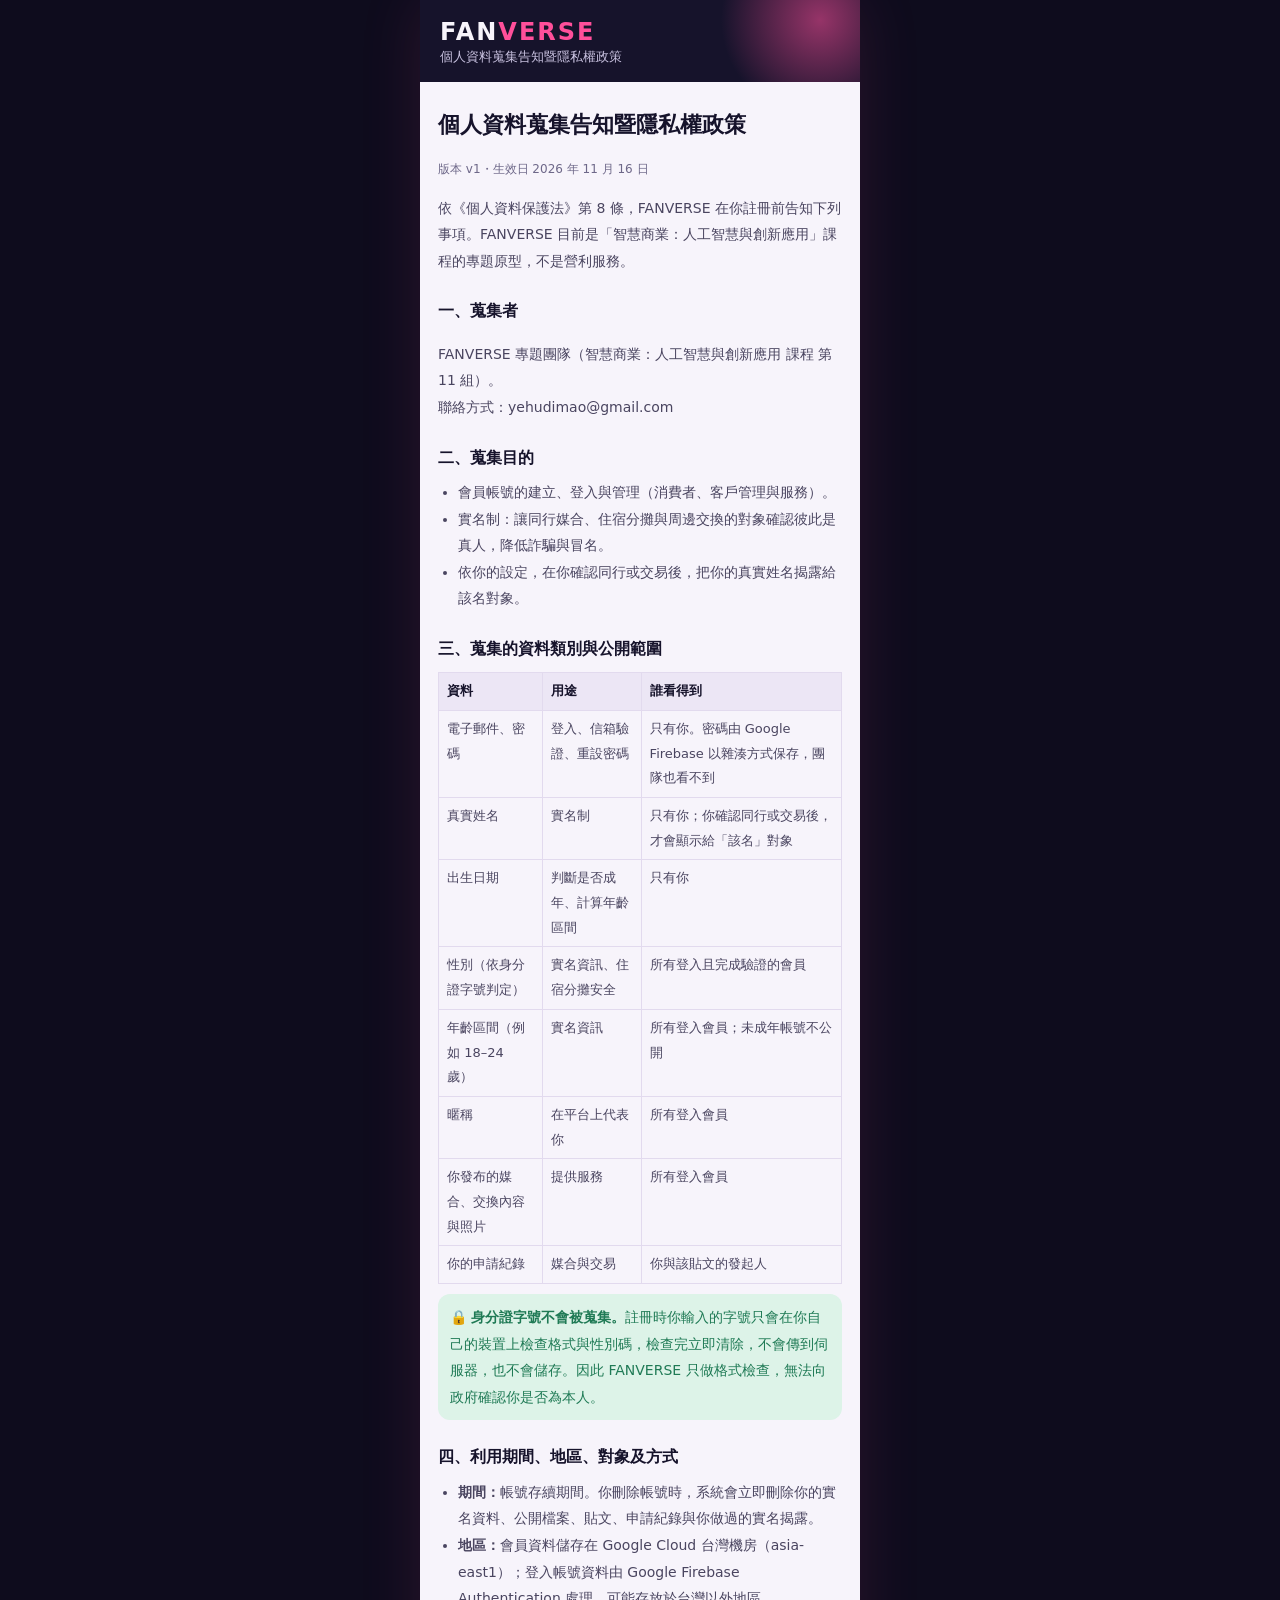
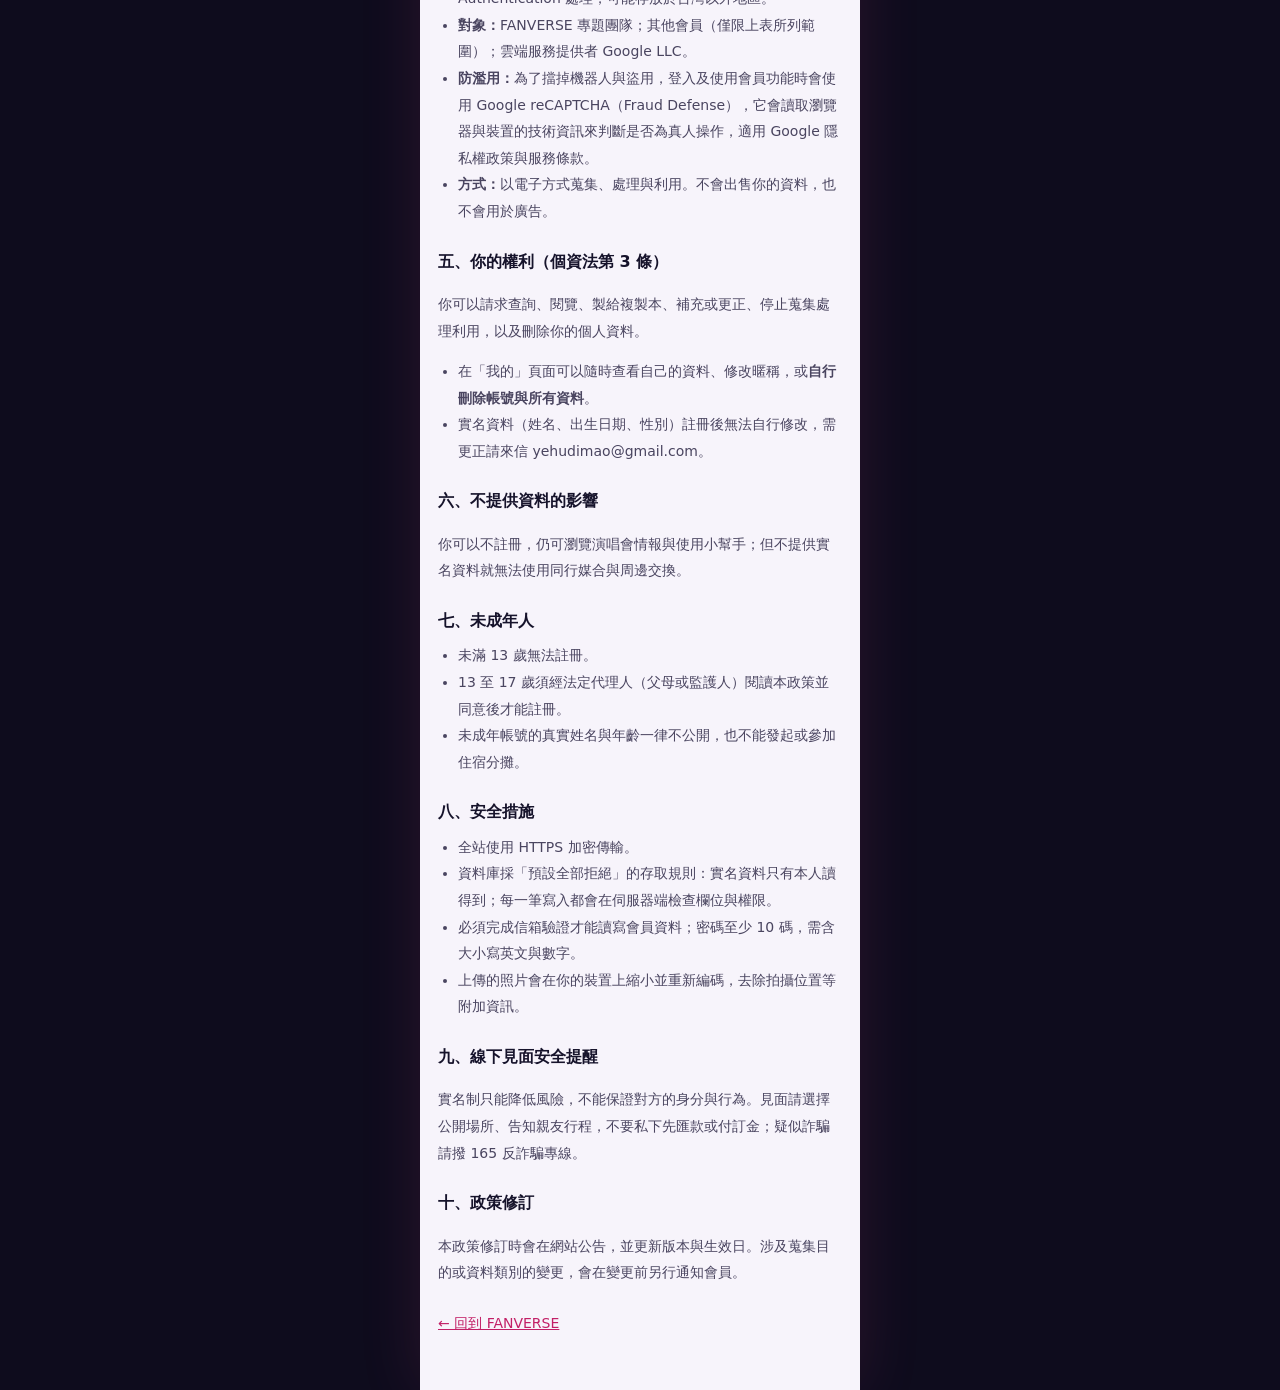
==== privacy.html @ 27169966 "Add anti-abuse information regarding Google reCAPTCHA" ====
<!DOCTYPE html>
<html lang="zh-Hant">
<head>
<meta charset="utf-8">
<meta name="viewport" content="width=device-width, initial-scale=1">
<meta http-equiv="Content-Security-Policy" content="default-src 'self'; script-src 'none'; style-src 'self' 'unsafe-inline' https://fonts.googleapis.com; font-src https://fonts.gstatic.com; img-src 'self' data:; object-src 'none'; base-uri 'none'; form-action 'none'">
<meta name="referrer" content="strict-origin-when-cross-origin">
<title>個人資料蒐集告知暨隱私權政策｜FANVERSE</title>
<link rel="stylesheet" href="https://fonts.googleapis.com/css2?family=Noto+Sans+TC:wght@400;500;700;900&family=Space+Grotesk:wght@500;700&display=swap">
<link rel="stylesheet" href="styles.css">
<style>
  .doc{padding:18px 18px 40px;font-size:14px;line-height:1.9;color:var(--body)}
  .doc h1{font-size:22px;color:var(--ink);margin:4px 0 6px}
  .doc h2{font-size:16px;color:var(--ink);margin:22px 0 6px}
  .doc ul{padding-left:20px;margin:6px 0}
  .doc table{width:100%;border-collapse:collapse;font-size:13px;margin:8px 0}
  .doc th,.doc td{border:1px solid var(--line);padding:6px 8px;text-align:left;vertical-align:top}
  .doc th{background:var(--paper2);color:var(--ink)}
  .doc .box{background:var(--okbg);color:var(--ok);border-radius:12px;padding:10px 12px;margin:10px 0}
</style>
</head>
<body>
<div class="app">
  <header class="top"><div class="brand"><a class="logo" href="./" style="color:inherit;text-decoration:none">FAN<span>VERSE</span></a></div><div class="slogan">個人資料蒐集告知暨隱私權政策</div></header>
  <main class="doc">
    <h1>個人資料蒐集告知暨隱私權政策</h1>
    <p class="muted small">版本 v1・生效日 2026 年 11 月 16 日</p>
    <p>依《個人資料保護法》第 8 條，FANVERSE 在你註冊前告知下列事項。FANVERSE 目前是「智慧商業：人工智慧與創新應用」課程的專題原型，不是營利服務。</p>

    <h2>一、蒐集者</h2>
    <p>FANVERSE 專題團隊（智慧商業：人工智慧與創新應用 課程 第 11 組）。<br>聯絡方式：yehudimao@gmail.com</p>

    <h2>二、蒐集目的</h2>
    <ul>
      <li>會員帳號的建立、登入與管理（消費者、客戶管理與服務）。</li>
      <li>實名制：讓同行媒合、住宿分攤與周邊交換的對象確認彼此是真人，降低詐騙與冒名。</li>
      <li>依你的設定，在你確認同行或交易後，把你的真實姓名揭露給該名對象。</li>
    </ul>

    <h2>三、蒐集的資料類別與公開範圍</h2>
    <table>
      <tr><th>資料</th><th>用途</th><th>誰看得到</th></tr>
      <tr><td>電子郵件、密碼</td><td>登入、信箱驗證、重設密碼</td><td>只有你。密碼由 Google Firebase 以雜湊方式保存，團隊也看不到</td></tr>
      <tr><td>真實姓名</td><td>實名制</td><td>只有你；你確認同行或交易後，才會顯示給「該名」對象</td></tr>
      <tr><td>出生日期</td><td>判斷是否成年、計算年齡區間</td><td>只有你</td></tr>
      <tr><td>性別（依身分證字號判定）</td><td>實名資訊、住宿分攤安全</td><td>所有登入且完成驗證的會員</td></tr>
      <tr><td>年齡區間（例如 18–24 歲）</td><td>實名資訊</td><td>所有登入會員；未成年帳號不公開</td></tr>
      <tr><td>暱稱</td><td>在平台上代表你</td><td>所有登入會員</td></tr>
      <tr><td>你發布的媒合、交換內容與照片</td><td>提供服務</td><td>所有登入會員</td></tr>
      <tr><td>你的申請紀錄</td><td>媒合與交易</td><td>你與該貼文的發起人</td></tr>
    </table>
    <div class="box">🔒 <b>身分證字號不會被蒐集。</b>註冊時你輸入的字號只會在你自己的裝置上檢查格式與性別碼，檢查完立即清除，不會傳到伺服器，也不會儲存。因此 FANVERSE 只做格式檢查，無法向政府確認你是否為本人。</div>

    <h2>四、利用期間、地區、對象及方式</h2>
    <ul>
      <li><b>期間：</b>帳號存續期間。你刪除帳號時，系統會立即刪除你的實名資料、公開檔案、貼文、申請紀錄與你做過的實名揭露。</li>
      <li><b>地區：</b>會員資料儲存在 Google Cloud 台灣機房（asia-east1）；登入帳號資料由 Google Firebase Authentication 處理，可能存放於台灣以外地區。</li>
      <li><b>對象：</b>FANVERSE 專題團隊；其他會員（僅限上表所列範圍）；雲端服務提供者 Google LLC。</li>
      <li><b>防濫用：</b>為了擋掉機器人與盜用，登入及使用會員功能時會使用 Google reCAPTCHA（Fraud Defense），它會讀取瀏覽器與裝置的技術資訊來判斷是否為真人操作，適用 Google 隱私權政策與服務條款。</li>
      <li><b>方式：</b>以電子方式蒐集、處理與利用。不會出售你的資料，也不會用於廣告。</li>
    </ul>

    <h2>五、你的權利（個資法第 3 條）</h2>
    <p>你可以請求查詢、閱覽、製給複製本、補充或更正、停止蒐集處理利用，以及刪除你的個人資料。</p>
    <ul>
      <li>在「我的」頁面可以隨時查看自己的資料、修改暱稱，或<b>自行刪除帳號與所有資料</b>。</li>
      <li>實名資料（姓名、出生日期、性別）註冊後無法自行修改，需更正請來信 yehudimao@gmail.com。</li>
    </ul>

    <h2>六、不提供資料的影響</h2>
    <p>你可以不註冊，仍可瀏覽演唱會情報與使用小幫手；但不提供實名資料就無法使用同行媒合與周邊交換。</p>

    <h2>七、未成年人</h2>
    <ul>
      <li>未滿 13 歲無法註冊。</li>
      <li>13 至 17 歲須經法定代理人（父母或監護人）閱讀本政策並同意後才能註冊。</li>
      <li>未成年帳號的真實姓名與年齡一律不公開，也不能發起或參加住宿分攤。</li>
    </ul>

    <h2>八、安全措施</h2>
    <ul>
      <li>全站使用 HTTPS 加密傳輸。</li>
      <li>資料庫採「預設全部拒絕」的存取規則：實名資料只有本人讀得到；每一筆寫入都會在伺服器端檢查欄位與權限。</li>
      <li>必須完成信箱驗證才能讀寫會員資料；密碼至少 10 碼，需含大小寫英文與數字。</li>
      <li>上傳的照片會在你的裝置上縮小並重新編碼，去除拍攝位置等附加資訊。</li>
    </ul>

    <h2>九、線下見面安全提醒</h2>
    <p>實名制只能降低風險，不能保證對方的身分與行為。見面請選擇公開場所、告知親友行程，不要私下先匯款或付訂金；疑似詐騙請撥 165 反詐騙專線。</p>

    <h2>十、政策修訂</h2>
    <p>本政策修訂時會在網站公告，並更新版本與生效日。涉及蒐集目的或資料類別的變更，會在變更前另行通知會員。</p>

    <p style="margin-top:24px"><a href="./">← 回到 FANVERSE</a></p>
  </main>
</div>
</body>
</html>
---- styles.css ----
:root{
    --ink:#16132B; --ink2:#241F45; --ink3:#332C5E;
    --paper:#F7F4FB; --paper2:#ECE6F5; --card:#FFFDFE;
    --pink:#FF4F9A; --pinkd:#C21F66; --pinkbg:#FFE3EF;
    --body:#4A4560; --muted:#6E6889; --line:#E2DAEE;
    --ok:#1F7A55; --okbg:#DDF3E8; --warn:#9A5B00; --warnbg:#FFF0D6; --bad:#B3123F; --badbg:#FFE0E6;
    --sans:'Noto Sans TC', system-ui, -apple-system, 'PingFang TC', 'Microsoft JhengHei', sans-serif;
    --disp:'Space Grotesk', 'Noto Sans TC', system-ui, sans-serif;
  }
  *{box-sizing:border-box}
  html,body{margin:0;padding:0}
  body{font-family:var(--sans);color:var(--body);background:#0E0C1D;-webkit-font-smoothing:antialiased}
  button,input,select,textarea{font:inherit;color:inherit}
  button{cursor:pointer}
  .app{max-width:440px;margin:0 auto;min-height:100vh;background:var(--paper);position:relative;box-shadow:0 0 60px rgba(255,79,154,.12)}
  /* header */
  .top{background:var(--ink);color:var(--paper);padding:18px 20px 16px;position:sticky;top:0;z-index:20;overflow:hidden}
  .top::after{content:"";position:absolute;right:-60px;top:-80px;width:200px;height:200px;border-radius:50%;background:radial-gradient(circle,rgba(255,79,154,.55),rgba(255,79,154,0) 70%)}
  .brand{display:flex;align-items:center;justify-content:space-between;position:relative;z-index:1}
  .logo{font-family:var(--disp);font-weight:700;font-size:24px;letter-spacing:2px}
  .logo span{color:var(--pink)}
  .slogan{font-size:13px;color:#C9C2E0;margin-top:2px;position:relative;z-index:1}
  .badge{display:inline-flex;align-items:center;gap:4px;font-size:12px;font-weight:700;padding:4px 10px;border-radius:999px;background:rgba(255,79,154,.18);color:#FFB3D2;border:1px solid rgba(255,79,154,.5)}
  .note-bar{font-size:12px;background:var(--warnbg);color:var(--warn);padding:8px 16px;text-align:center}
  main{padding:16px 16px 110px}
  h2.vt{font-size:22px;color:var(--ink);margin:6px 0 4px;font-weight:900}
  .vsub{font-size:13px;color:var(--muted);margin:0 0 14px}
  /* tabs */
  .tabs{position:fixed;bottom:0;left:50%;transform:translateX(-50%);width:100%;max-width:440px;background:var(--card);border-top:1px solid var(--line);display:flex;z-index:30;padding:6px 4px calc(6px + env(safe-area-inset-bottom))}
  .tab{flex:1;background:none;border:0;display:flex;flex-direction:column;align-items:center;gap:2px;padding:6px 0;color:var(--muted);font-size:11px;font-weight:500}
  .tab svg{width:24px;height:24px}
  .tab.on{color:var(--pinkd);font-weight:700}
  /* chips */
  .chips{display:flex;gap:8px;overflow-x:auto;padding-bottom:4px;margin-bottom:12px;scrollbar-width:none}
  .chips::-webkit-scrollbar{display:none}
  .chip{flex:none;border:1px solid var(--line);background:var(--card);border-radius:999px;padding:6px 14px;font-size:13px;color:var(--body)}
  .chip.on{background:var(--ink);border-color:var(--ink);color:var(--paper);font-weight:700}
  .search{width:100%;border:1px solid var(--line);background:var(--card);border-radius:14px;padding:11px 14px;font-size:15px;margin-bottom:12px;outline:none}
  .search:focus{border-color:var(--pink)}
  /* cards */
  .card{background:var(--card);border-radius:18px;padding:14px;margin-bottom:12px;box-shadow:0 1px 0 var(--line),0 6px 18px rgba(22,19,43,.05);border:1px solid var(--line)}
  .concert{display:flex;gap:12px;align-items:stretch;cursor:pointer}
  .date{flex:none;width:64px;border-radius:14px;background:var(--ink);color:var(--paper);display:flex;flex-direction:column;align-items:center;justify-content:center;padding:8px 0}
  .date .md{font-family:var(--disp);font-size:22px;font-weight:700;line-height:1}
  .date .wd{font-size:12px;color:#C9C2E0;margin-top:4px}
  .cinfo{flex:1;min-width:0}
  .artist{font-size:12px;color:var(--pinkd);font-weight:700;letter-spacing:.5px}
  .ctitle{font-size:16px;font-weight:700;color:var(--ink);margin:2px 0 4px;line-height:1.35}
  .meta{font-size:13px;color:var(--muted);display:flex;flex-wrap:wrap;gap:4px 10px}
  .pills{display:flex;gap:6px;flex-wrap:wrap;margin-top:8px}
  .pill{font-size:12px;padding:3px 9px;border-radius:999px;background:var(--paper2);color:var(--body);font-weight:500}
  .pill.hot{background:var(--pinkbg);color:var(--pinkd);font-weight:700}
  .pill.ok{background:var(--okbg);color:var(--ok);font-weight:700}
  .star{flex:none;background:none;border:0;font-size:22px;line-height:1;color:#BDB4D6;padding:0 2px;align-self:flex-start}
  .star.on{color:var(--pink)}
  /* posts */
  .ptop{display:flex;justify-content:space-between;align-items:flex-start;gap:8px}
  .ptitle{font-size:16px;font-weight:700;color:var(--ink);margin:6px 0 2px;line-height:1.4}
  .psub{font-size:13px;color:var(--muted)}
  .bar{height:8px;background:var(--paper2);border-radius:999px;overflow:hidden;margin:10px 0 6px}
  .bar i{display:block;height:100%;background:linear-gradient(90deg,var(--pink),#FF8FBF);border-radius:999px}
  .prow{display:flex;justify-content:space-between;align-items:center;font-size:13px;color:var(--body);gap:8px}
  .host{display:flex;align-items:center;gap:8px;font-size:13px;color:var(--body);margin-top:10px}
  .avatar{width:28px;height:28px;border-radius:50%;background:var(--ink3);color:#fff;display:flex;align-items:center;justify-content:center;font-size:13px;font-weight:700;flex:none}
  .ver{color:var(--ok);font-size:12px;font-weight:700}
  .actions{display:flex;gap:8px;margin-top:12px}
  .btn{border:0;border-radius:12px;padding:10px 14px;font-size:14px;font-weight:700;background:var(--ink);color:var(--paper)}
  .btn.pink{background:var(--pink);color:var(--ink)}
  .btn.ghost{background:var(--paper2);color:var(--ink)}
  .btn.line{background:transparent;border:1px solid var(--line);color:var(--body)}
  .btn.full{width:100%}
  .btn:disabled{opacity:.5;cursor:not-allowed}
  .fab{position:fixed;right:max(16px, calc(50% - 204px));bottom:88px;z-index:25;border:0;border-radius:999px;background:var(--pink);color:var(--ink);font-weight:900;font-size:15px;padding:13px 20px;box-shadow:0 8px 24px rgba(255,79,154,.45)}
  .safe{font-size:12px;color:var(--muted);background:var(--paper2);border-radius:12px;padding:10px 12px;margin-bottom:12px;line-height:1.6}
  .thumb{width:76px;height:76px;border-radius:12px;object-fit:cover;flex:none;background:var(--paper2)}
  .ph{width:76px;height:76px;border-radius:12px;flex:none;background:linear-gradient(135deg,var(--ink2),var(--ink3));display:flex;align-items:center;justify-content:center;color:var(--pink);font-family:var(--disp);font-weight:700;font-size:13px;text-align:center;line-height:1.2}
  .trade{display:flex;gap:12px}
  .swap{font-size:14px;color:var(--ink);line-height:1.5;margin-top:4px}
  .swap b{color:var(--pinkd)}
  .empty{text-align:center;color:var(--muted);font-size:14px;padding:30px 10px}
  /* sheet */
  .veil{position:fixed;inset:0;background:rgba(14,12,29,.55);z-index:50;display:flex;align-items:flex-end;justify-content:center}
  .veil.hidden{display:none}
  .sheet{background:var(--paper);width:100%;max-width:440px;max-height:90vh;overflow-y:auto;border-radius:22px 22px 0 0;padding:18px 18px calc(24px + env(safe-area-inset-bottom));animation:up .25s ease-out}
  @keyframes up{from{transform:translateY(40px);opacity:0}to{transform:none;opacity:1}}
  .sheet-h{display:flex;justify-content:space-between;align-items:center;margin-bottom:10px}
  .sheet-h h3{margin:0;font-size:19px;color:var(--ink)}
  .x{background:var(--paper2);border:0;border-radius:50%;width:32px;height:32px;font-size:16px;color:var(--ink)}
  .hero{background:var(--ink);color:var(--paper);border-radius:18px;padding:16px;margin-bottom:12px;position:relative;overflow:hidden}
  .hero::after{content:"";position:absolute;right:-40px;bottom:-60px;width:160px;height:160px;border-radius:50%;background:radial-gradient(circle,rgba(255,79,154,.5),rgba(255,79,154,0) 70%)}
  .hero .artist{color:var(--pink)}
  .hero .ctitle{color:var(--paper);font-size:18px}
  .count{font-family:var(--disp);font-size:30px;font-weight:700;color:var(--pink)}
  .sec{margin:14px 0 6px;font-size:14px;font-weight:700;color:var(--ink)}
  ul.list{margin:0;padding-left:20px;font-size:14px;line-height:1.75}
  .kv{display:grid;grid-template-columns:72px 1fr;gap:6px 10px;font-size:14px}
  .kv dt{color:var(--muted)} .kv dd{margin:0;color:var(--ink)}
  .grid2{display:grid;grid-template-columns:1fr 1fr;gap:8px}
  label.f{display:block;font-size:13px;font-weight:700;color:var(--ink);margin:12px 0 6px}
  .in{width:100%;border:1px solid var(--line);background:var(--card);border-radius:12px;padding:10px 12px;font-size:15px;outline:none}
  .in:focus{border-color:var(--pink)}
  textarea.in{min-height:96px;resize:vertical;line-height:1.6}
  .seg{display:flex;background:var(--paper2);border-radius:12px;padding:4px;gap:4px}
  .seg button{flex:1;border:0;background:transparent;border-radius:9px;padding:8px 0;font-size:14px;color:var(--body)}
  .seg button.on{background:var(--card);color:var(--pinkd);font-weight:700;box-shadow:0 1px 4px rgba(22,19,43,.12)}
  /* AI */
  .aicard{background:var(--ink);color:#C9C2E0;border-radius:20px;padding:16px;margin-bottom:14px;border:1px solid var(--ink3)}
  .aicard h3{margin:0 0 4px;color:var(--paper);font-size:18px;display:flex;align-items:center;gap:8px}
  .aicard p.d{margin:0 0 6px;font-size:13px}
  .aicard label.f{color:var(--paper)}
  .aicard .in{background:var(--ink2);border-color:var(--ink3);color:var(--paper)}
  .aicard .chip{background:var(--ink2);border-color:var(--ink3);color:#C9C2E0}
  .aicard .chip.on{background:var(--pink);border-color:var(--pink);color:var(--ink)}
  .aicard .btn.line{border-color:#5B5390;color:#E4DEF4}
  .ai-tag{font-family:var(--disp);font-size:11px;font-weight:700;background:var(--pink);color:var(--ink);border-radius:6px;padding:2px 6px;letter-spacing:1px}
  .result{background:var(--card);color:var(--body);border-radius:16px;padding:14px;margin-top:12px}
  .tl{position:relative;margin:8px 0 0;padding:0}
  .tl li{list-style:none;position:relative;padding:0 0 14px 64px;font-size:14px;line-height:1.55}
  .tl li::before{content:"";position:absolute;left:51px;top:6px;width:9px;height:9px;border-radius:50%;background:var(--pink)}
  .tl li::after{content:"";position:absolute;left:55px;top:17px;bottom:0;width:1px;background:var(--line)}
  .tl li:last-child::after{display:none}
  .tl .t{position:absolute;left:0;top:0;font-family:var(--disp);font-weight:700;color:var(--pinkd);font-size:14px}
  .tl b{color:var(--ink)}
  .tl .c{font-size:12px;color:var(--muted)}
  .risk{display:flex;align-items:center;gap:12px;margin-bottom:8px}
  .lvl{font-size:22px;font-weight:900;border-radius:12px;padding:6px 14px}
  .lvl.low{background:var(--okbg);color:var(--ok)} .lvl.mid{background:var(--warnbg);color:var(--warn)} .lvl.high{background:var(--badbg);color:var(--bad)}
  .meter{flex:1;height:10px;border-radius:999px;background:linear-gradient(90deg,#3DBE85,#F5B83D,#E2365B);position:relative}
  .meter i{position:absolute;top:-5px;width:4px;height:20px;background:var(--ink);border-radius:2px}
  .src{font-size:11px;color:var(--muted);margin-top:8px}
  .spin{display:inline-block;width:14px;height:14px;border:2px solid rgba(255,255,255,.35);border-top-color:var(--pink);border-radius:50%;animation:sp 0.8s linear infinite;vertical-align:-2px;margin-right:6px}
  @keyframes sp{to{transform:rotate(360deg)}}
  .think{font-size:13px;color:var(--muted);white-space:pre-wrap;margin-top:8px}
  /* me */
  .plan{border-radius:16px;padding:14px;border:1px solid var(--line);background:var(--card)}
  .plan.vip{border:2px solid var(--pink);background:linear-gradient(160deg,#FFF5FA,var(--card))}
  .price{font-family:var(--disp);font-size:24px;font-weight:700;color:var(--pinkd)}
  .feat{font-size:13px;line-height:1.8;margin:6px 0 0;padding-left:18px}
  .toast{position:fixed;left:50%;bottom:96px;transform:translateX(-50%);background:var(--ink);color:var(--paper);padding:10px 16px;border-radius:12px;font-size:14px;z-index:60;opacity:0;pointer-events:none;transition:opacity .2s;max-width:90%;text-align:center}
  .toast.show{opacity:1}
  .upl{display:flex;gap:12px;align-items:center}
  .upl .ph,.upl .thumb{width:96px;height:96px}
  .muted{color:var(--muted)}
  .small{font-size:12px}
  a{color:var(--pinkd)}
  /* ---- 帳號系統 ---- */
  .gate{text-align:center;padding:24px 18px}
  .gate-ic{font-size:34px;margin-bottom:6px}
  .gate .psub{margin:6px 0 14px;line-height:1.7}
  .formcard{background:var(--card);border:1px solid var(--line);border-radius:18px;padding:16px;margin-bottom:12px}
  .formcard h3{margin:0 0 4px;font-size:18px;color:var(--ink)}
  .hint{font-size:12px;color:var(--muted);margin-top:4px;line-height:1.6}
  .err{font-size:13px;color:var(--bad);background:var(--badbg);border-radius:10px;padding:8px 10px;margin-top:10px;line-height:1.6}
  .okbox{font-size:13px;color:var(--ok);background:var(--okbg);border-radius:10px;padding:8px 10px;line-height:1.6;flex-basis:100%}
  .check{display:flex;gap:8px;align-items:flex-start;font-size:13px;line-height:1.6;margin-top:12px;color:var(--body)}
  .check input{margin-top:4px;flex:none;width:16px;height:16px;accent-color:var(--pinkd)}
  .lock{display:flex;gap:8px;align-items:flex-start;font-size:12px;color:var(--ok);background:var(--okbg);border-radius:10px;padding:8px 10px;margin-top:8px;line-height:1.6}
  .linkbtn{background:none;border:0;color:var(--pinkd);font-weight:700;font-size:13px;padding:6px 0;text-decoration:underline}
  .actions{flex-wrap:wrap}
  .pubcard{border:2px dashed var(--line);border-radius:16px;padding:12px;margin-top:8px}
  .rowline{display:flex;justify-content:space-between;align-items:center;gap:8px;padding:10px 0;border-bottom:1px solid var(--line);font-size:14px}
  .rowline:last-child{border-bottom:0}
  .danger{background:var(--bad);color:#fff}
  .acct{font-size:12px;color:#FFB3D2;font-weight:700;max-width:150px;overflow:hidden;text-overflow:ellipsis;white-space:nowrap}
  /* reCAPTCHA 標誌改用登入頁的文字說明，避免擋住底部選單 */
  .grecaptcha-badge{visibility:hidden}
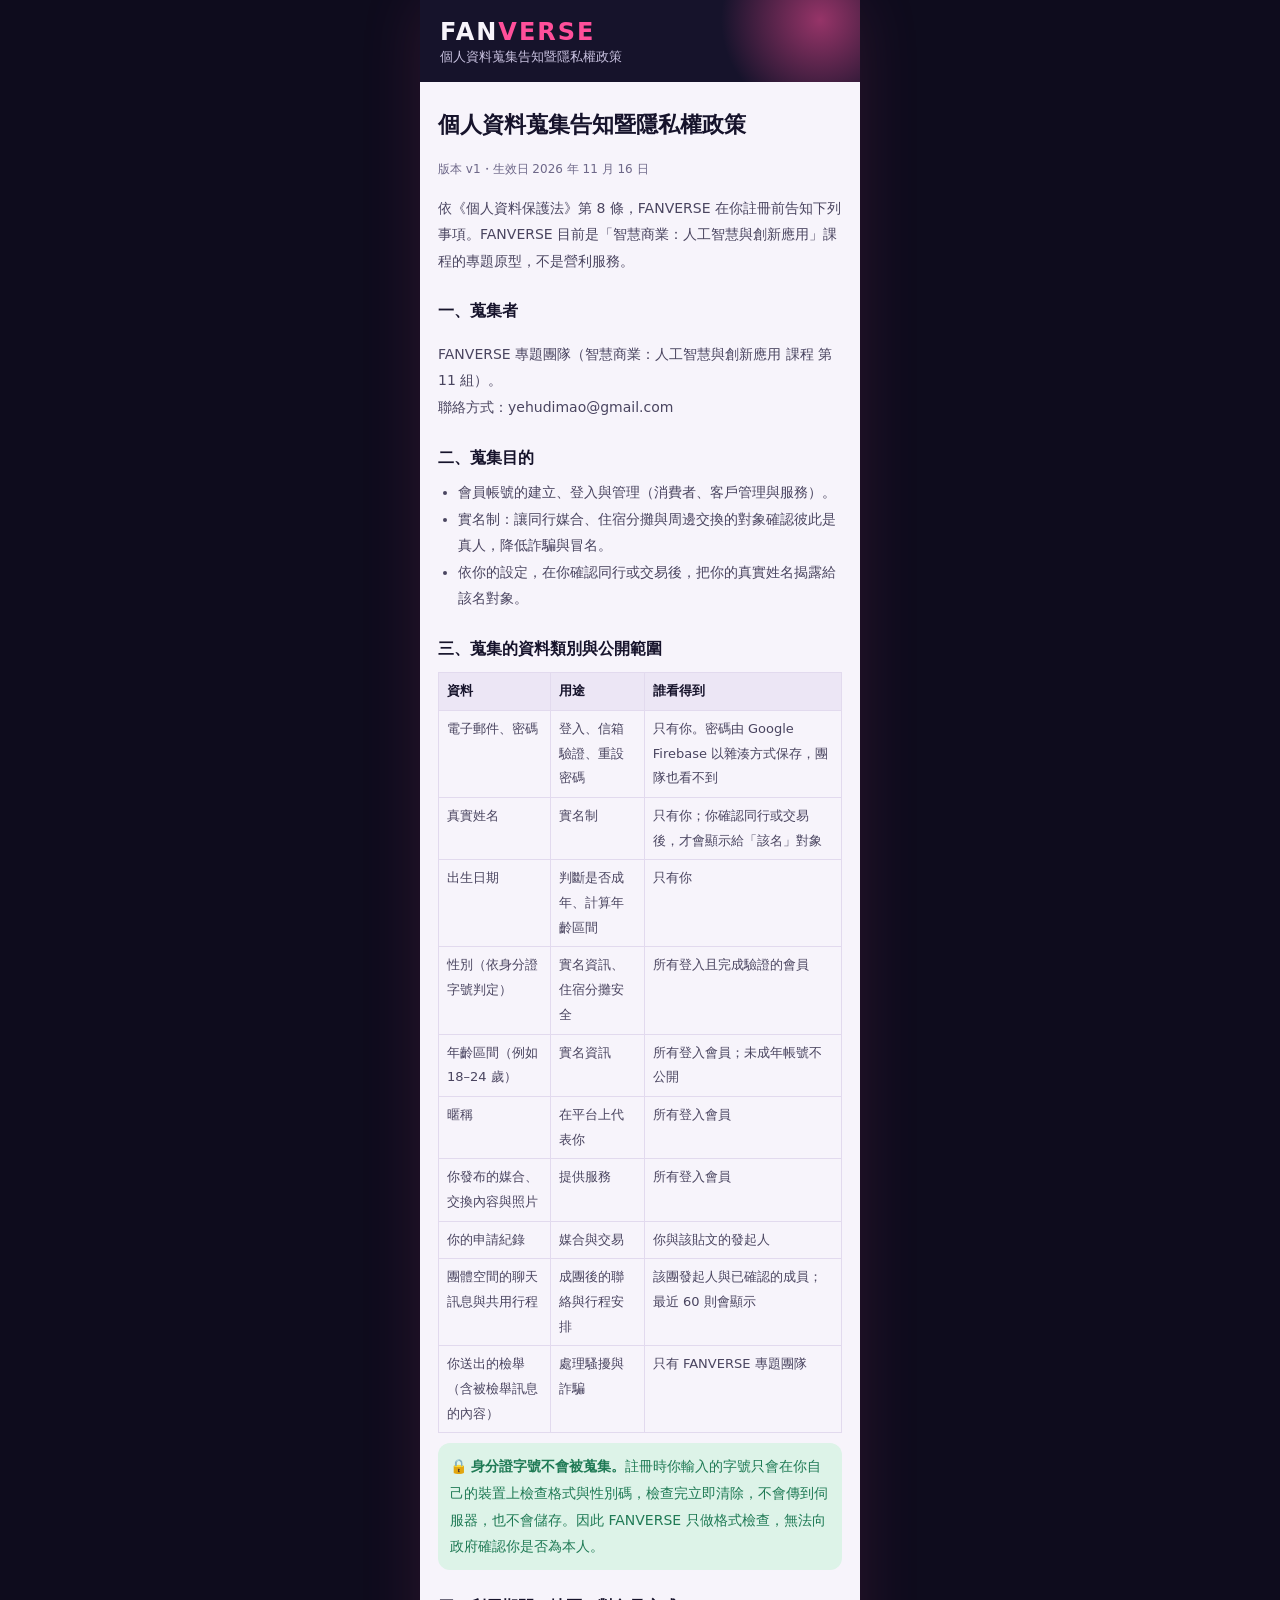
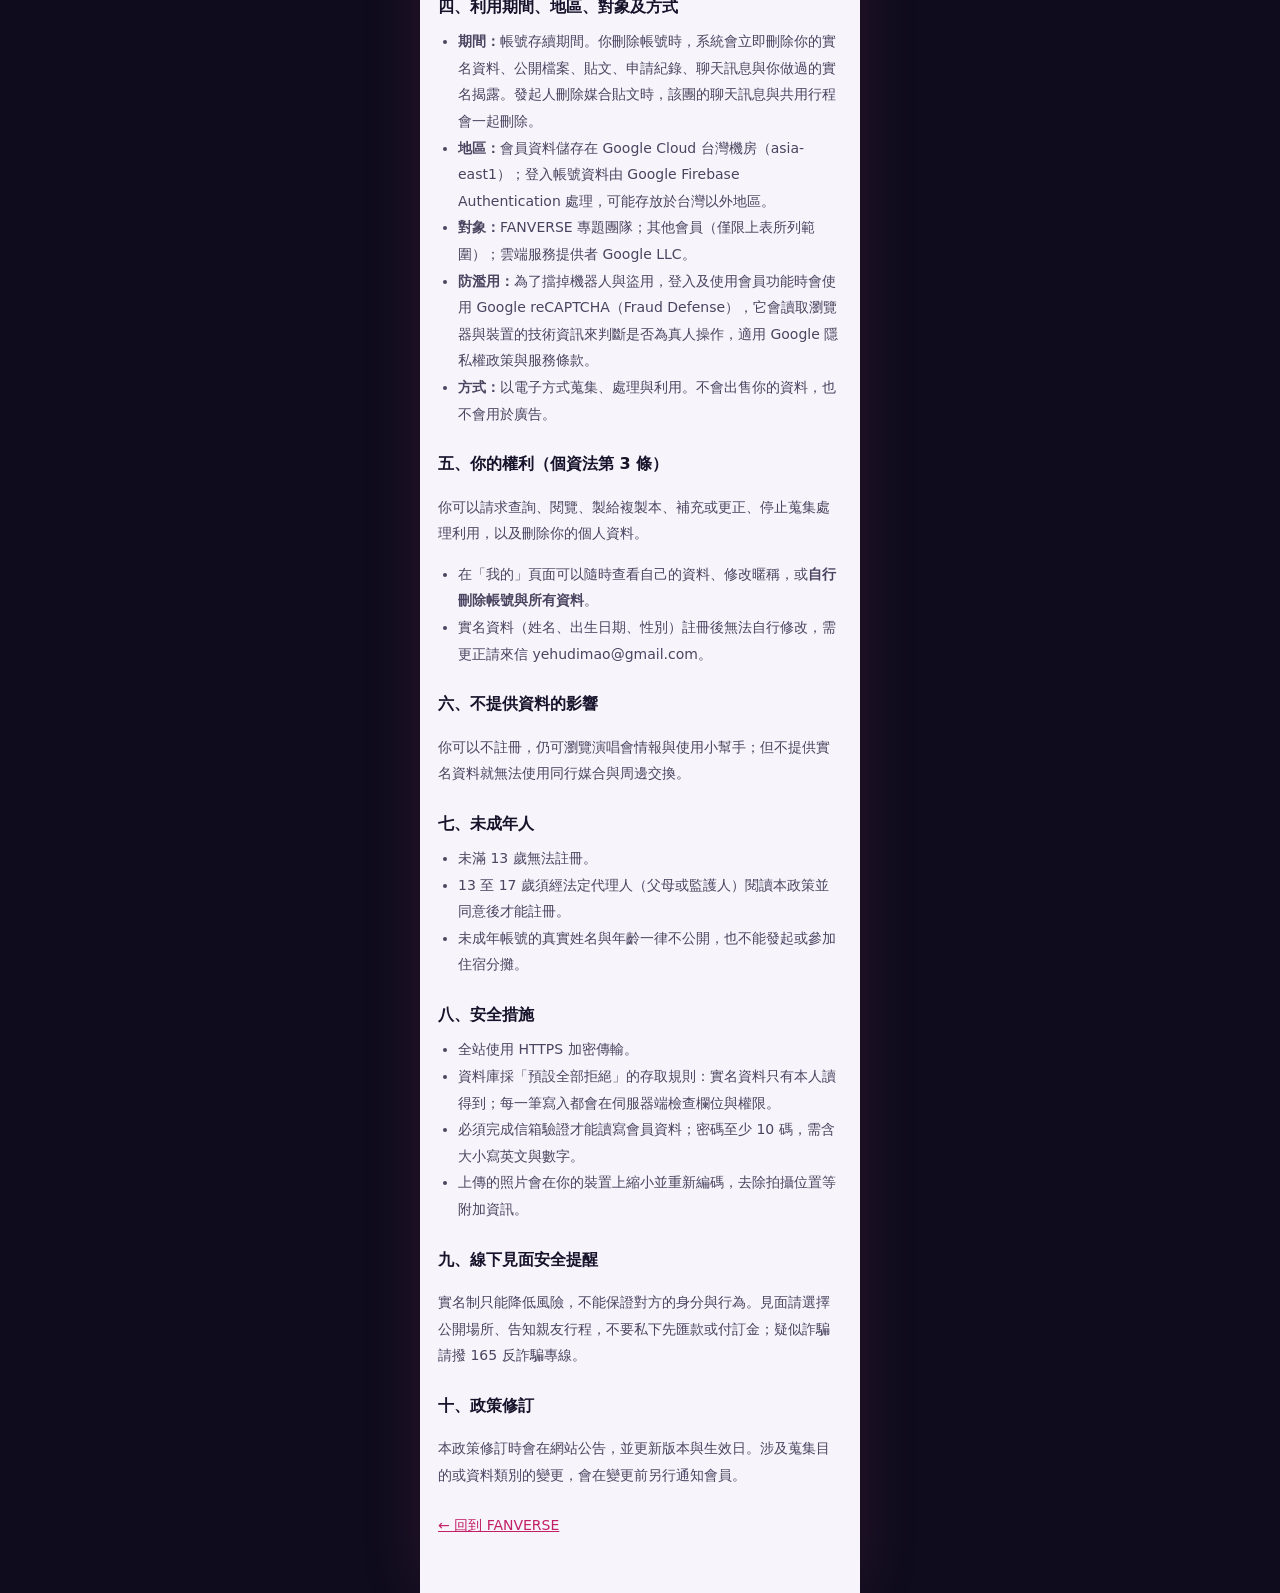
==== commit 6fb85d33: "Update privacy policy with additional data handling details" ====
--- a/privacy.html
+++ b/privacy.html
@@ -48,12 +48,14 @@
       <tr><td>暱稱</td><td>在平台上代表你</td><td>所有登入會員</td></tr>
       <tr><td>你發布的媒合、交換內容與照片</td><td>提供服務</td><td>所有登入會員</td></tr>
       <tr><td>你的申請紀錄</td><td>媒合與交易</td><td>你與該貼文的發起人</td></tr>
+      <tr><td>團體空間的聊天訊息與共用行程</td><td>成團後的聯絡與行程安排</td><td>該團發起人與已確認的成員；最近 60 則會顯示</td></tr>
+      <tr><td>你送出的檢舉（含被檢舉訊息的內容）</td><td>處理騷擾與詐騙</td><td>只有 FANVERSE 專題團隊</td></tr>
     </table>
     <div class="box">🔒 <b>身分證字號不會被蒐集。</b>註冊時你輸入的字號只會在你自己的裝置上檢查格式與性別碼，檢查完立即清除，不會傳到伺服器，也不會儲存。因此 FANVERSE 只做格式檢查，無法向政府確認你是否為本人。</div>
 
     <h2>四、利用期間、地區、對象及方式</h2>
     <ul>
-      <li><b>期間：</b>帳號存續期間。你刪除帳號時，系統會立即刪除你的實名資料、公開檔案、貼文、申請紀錄與你做過的實名揭露。</li>
+      <li><b>期間：</b>帳號存續期間。你刪除帳號時，系統會立即刪除你的實名資料、公開檔案、貼文、申請紀錄、聊天訊息與你做過的實名揭露。發起人刪除媒合貼文時，該團的聊天訊息與共用行程會一起刪除。</li>
       <li><b>地區：</b>會員資料儲存在 Google Cloud 台灣機房（asia-east1）；登入帳號資料由 Google Firebase Authentication 處理，可能存放於台灣以外地區。</li>
       <li><b>對象：</b>FANVERSE 專題團隊；其他會員（僅限上表所列範圍）；雲端服務提供者 Google LLC。</li>
       <li><b>防濫用：</b>為了擋掉機器人與盜用，登入及使用會員功能時會使用 Google reCAPTCHA（Fraud Defense），它會讀取瀏覽器與裝置的技術資訊來判斷是否為真人操作，適用 Google 隱私權政策與服務條款。</li>
--- a/styles.css
+++ b/styles.css
@@ -164,3 +164,16 @@
   .acct{font-size:12px;color:#FFB3D2;font-weight:700;max-width:150px;overflow:hidden;text-overflow:ellipsis;white-space:nowrap}
   /* reCAPTCHA 標誌改用登入頁的文字說明，避免擋住底部選單 */
   .grecaptcha-badge{visibility:hidden}
+  /* 團體空間聊天室 */
+  .chat{max-height:46vh;min-height:180px;overflow-y:auto;background:var(--paper2);border-radius:14px;padding:10px;display:flex;flex-direction:column;gap:8px;margin-bottom:10px}
+  .msg{max-width:86%;align-self:flex-start;background:var(--card);border-radius:12px 12px 12px 4px;padding:8px 10px;box-shadow:0 1px 3px rgba(22,19,43,.08)}
+  .msg.me{align-self:flex-end;background:var(--okbg);border-radius:12px 12px 4px 12px}
+  .msg .mh{display:flex;gap:6px;align-items:center;font-size:11px;color:var(--muted);margin-bottom:2px;flex-wrap:wrap}
+  .msg .mh b{color:var(--ink);font-size:12px}
+  .msg .tag{font-size:10px;border:1px solid var(--line);border-radius:999px;padding:0 6px}
+  .msg .mb{font-size:14px;color:var(--body);white-space:pre-wrap;word-break:break-word;line-height:1.55}
+  .msg .mo{display:flex;gap:10px;justify-content:flex-end;margin-top:2px}
+  .msg .mwarn{font-size:11px;color:#9a5b00;background:#fff4dc;border-radius:8px;padding:4px 6px;margin-top:4px;line-height:1.5}
+  .lnk{border:0;background:none;padding:0;font-size:11px;color:var(--muted);text-decoration:underline;cursor:pointer}
+  .chatbar{display:flex;gap:8px}
+  .chatbar .in{flex:1;margin:0}
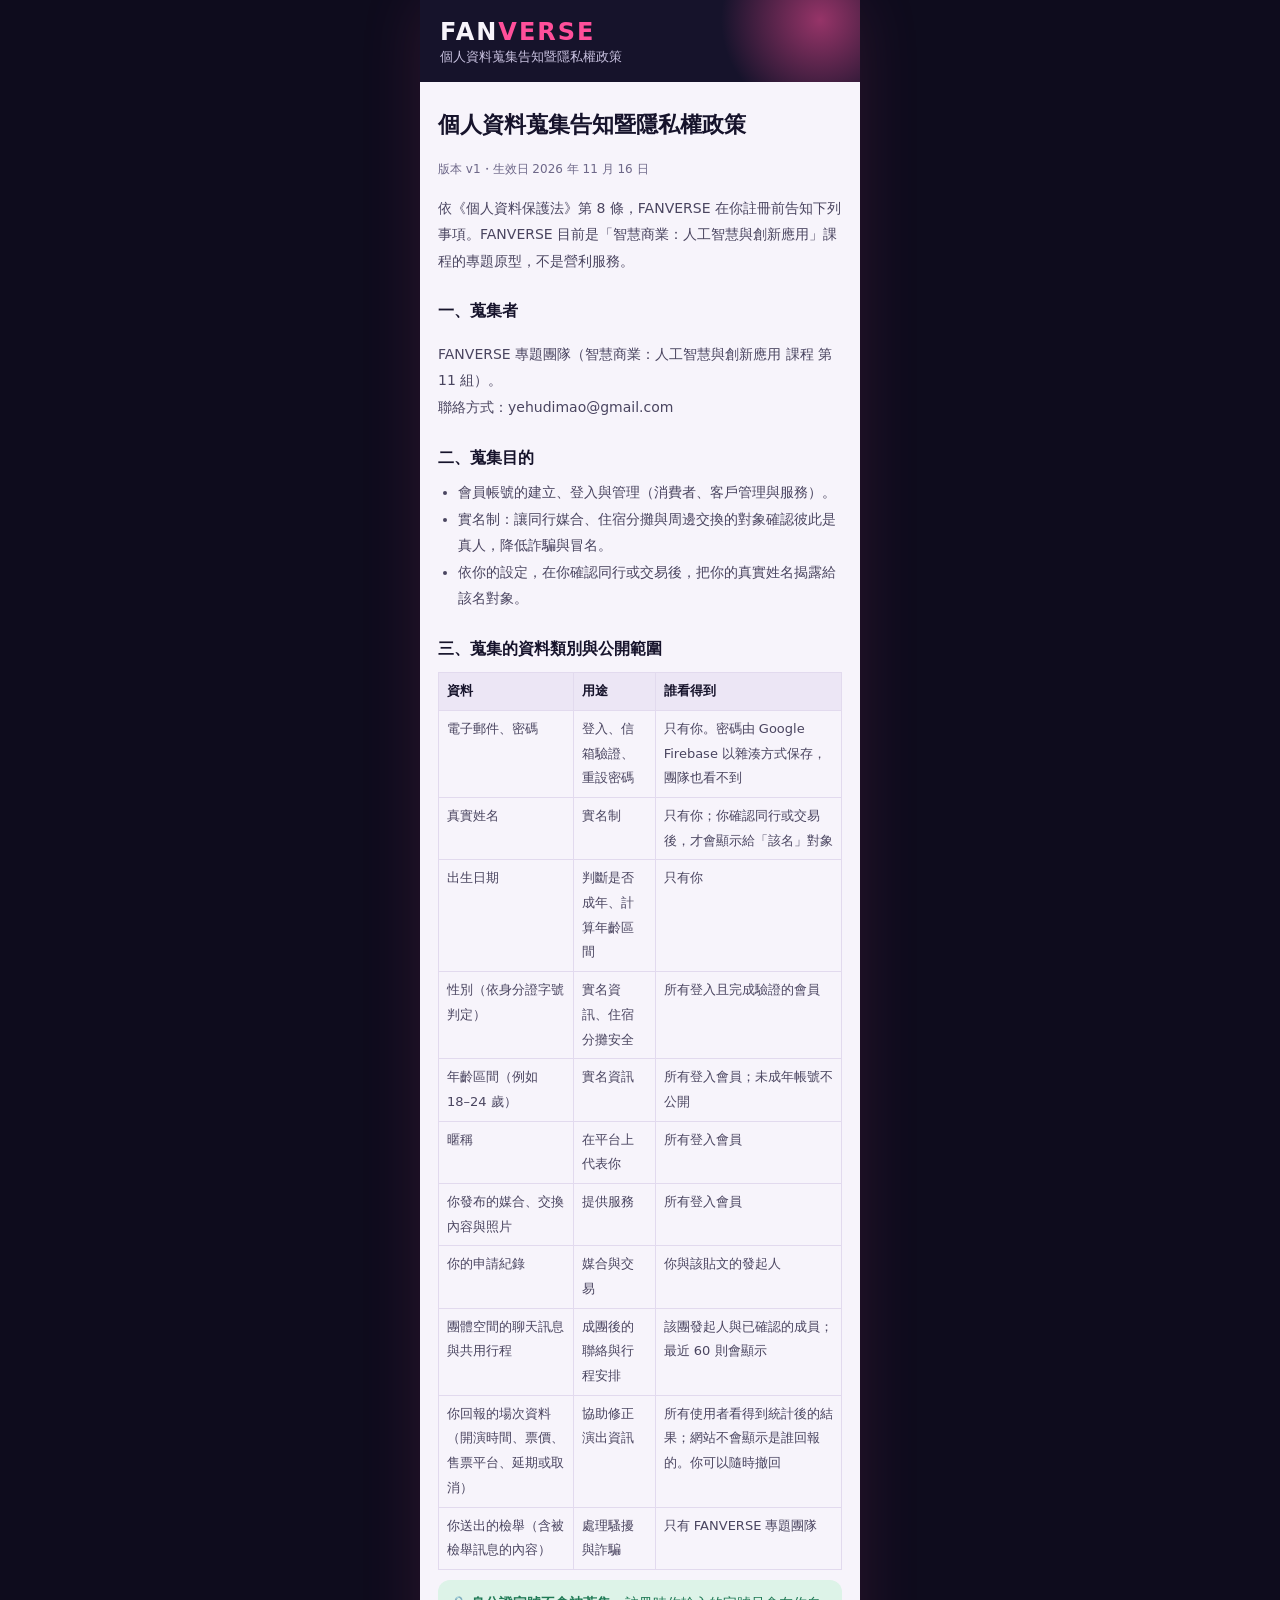
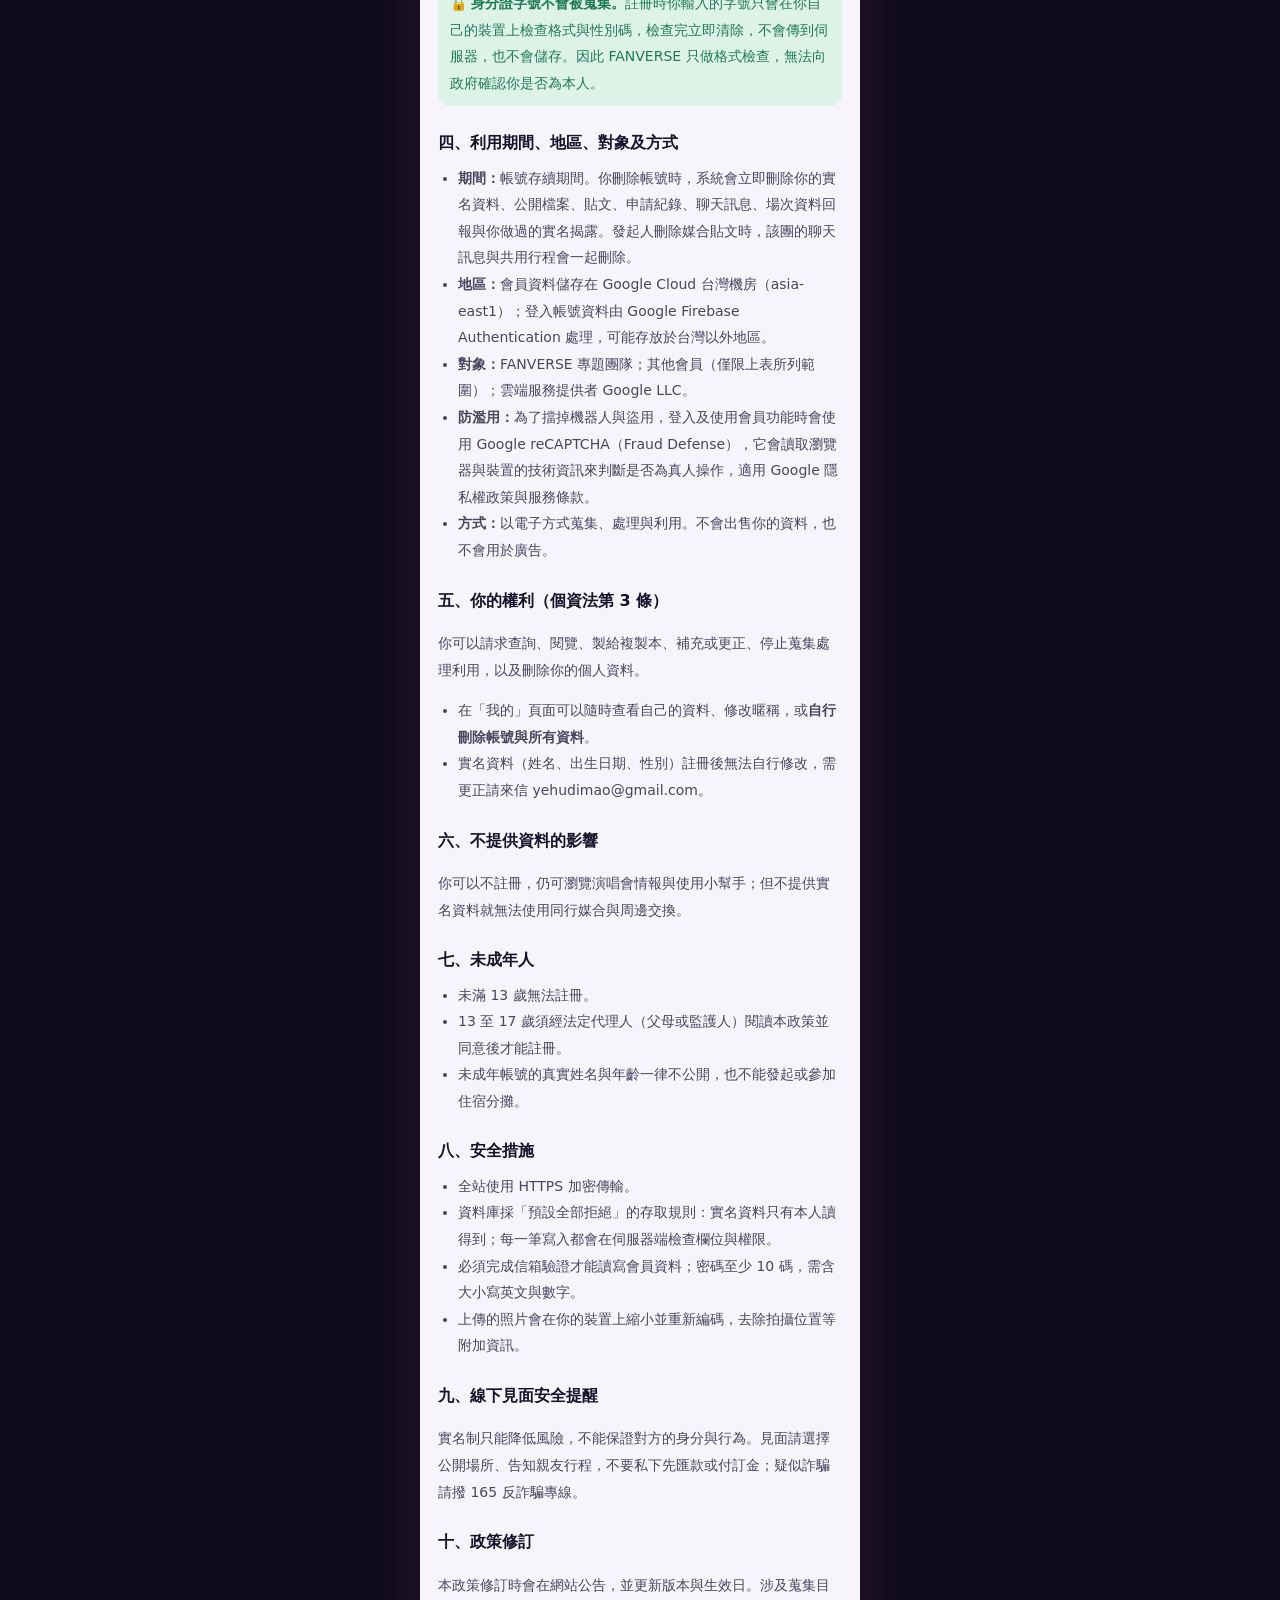
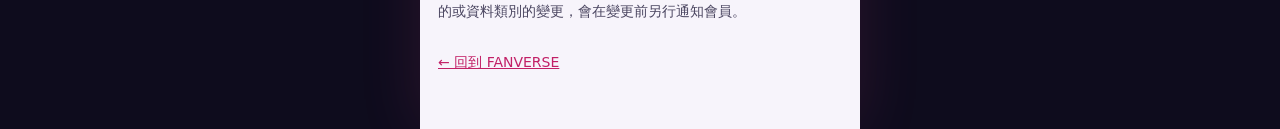
==== commit db10bd55: "Update privacy policy to include performance data reporting" ====
--- a/privacy.html
+++ b/privacy.html
@@ -49,13 +49,14 @@
       <tr><td>你發布的媒合、交換內容與照片</td><td>提供服務</td><td>所有登入會員</td></tr>
       <tr><td>你的申請紀錄</td><td>媒合與交易</td><td>你與該貼文的發起人</td></tr>
       <tr><td>團體空間的聊天訊息與共用行程</td><td>成團後的聯絡與行程安排</td><td>該團發起人與已確認的成員；最近 60 則會顯示</td></tr>
+      <tr><td>你回報的場次資料（開演時間、票價、售票平台、延期或取消）</td><td>協助修正演出資訊</td><td>所有使用者看得到統計後的結果；網站不會顯示是誰回報的。你可以隨時撤回</td></tr>
       <tr><td>你送出的檢舉（含被檢舉訊息的內容）</td><td>處理騷擾與詐騙</td><td>只有 FANVERSE 專題團隊</td></tr>
     </table>
     <div class="box">🔒 <b>身分證字號不會被蒐集。</b>註冊時你輸入的字號只會在你自己的裝置上檢查格式與性別碼，檢查完立即清除，不會傳到伺服器，也不會儲存。因此 FANVERSE 只做格式檢查，無法向政府確認你是否為本人。</div>
 
     <h2>四、利用期間、地區、對象及方式</h2>
     <ul>
-      <li><b>期間：</b>帳號存續期間。你刪除帳號時，系統會立即刪除你的實名資料、公開檔案、貼文、申請紀錄、聊天訊息與你做過的實名揭露。發起人刪除媒合貼文時，該團的聊天訊息與共用行程會一起刪除。</li>
+      <li><b>期間：</b>帳號存續期間。你刪除帳號時，系統會立即刪除你的實名資料、公開檔案、貼文、申請紀錄、聊天訊息、場次資料回報與你做過的實名揭露。發起人刪除媒合貼文時，該團的聊天訊息與共用行程會一起刪除。</li>
       <li><b>地區：</b>會員資料儲存在 Google Cloud 台灣機房（asia-east1）；登入帳號資料由 Google Firebase Authentication 處理，可能存放於台灣以外地區。</li>
       <li><b>對象：</b>FANVERSE 專題團隊；其他會員（僅限上表所列範圍）；雲端服務提供者 Google LLC。</li>
       <li><b>防濫用：</b>為了擋掉機器人與盜用，登入及使用會員功能時會使用 Google reCAPTCHA（Fraud Defense），它會讀取瀏覽器與裝置的技術資訊來判斷是否為真人操作，適用 Google 隱私權政策與服務條款。</li>
--- a/styles.css
+++ b/styles.css
@@ -177,3 +177,9 @@
   .lnk{border:0;background:none;padding:0;font-size:11px;color:var(--muted);text-decoration:underline;cursor:pointer}
   .chatbar{display:flex;gap:8px}
   .chatbar .in{flex:1;margin:0}
+  .dot{display:inline-block;width:8px;height:8px;border-radius:50%;background:#ff3b5c;margin-left:6px;vertical-align:middle;box-shadow:0 0 0 2px var(--card)}
+  .tab{position:relative}
+  .tab .dot{position:absolute;top:4px;left:calc(50% + 8px);margin:0}
+  .crowd{display:inline-block;font-size:11px;color:#9a5b00;background:#fff4dc;border-radius:999px;padding:1px 8px;margin-left:4px;font-weight:500}
+  .fixbox{display:flex;align-items:center;justify-content:space-between;gap:10px;margin-top:14px;padding:10px 12px;border:1px dashed var(--line);border-radius:12px;font-size:13px;color:var(--muted)}
+  #fxSeg button{flex:1 1 45%}
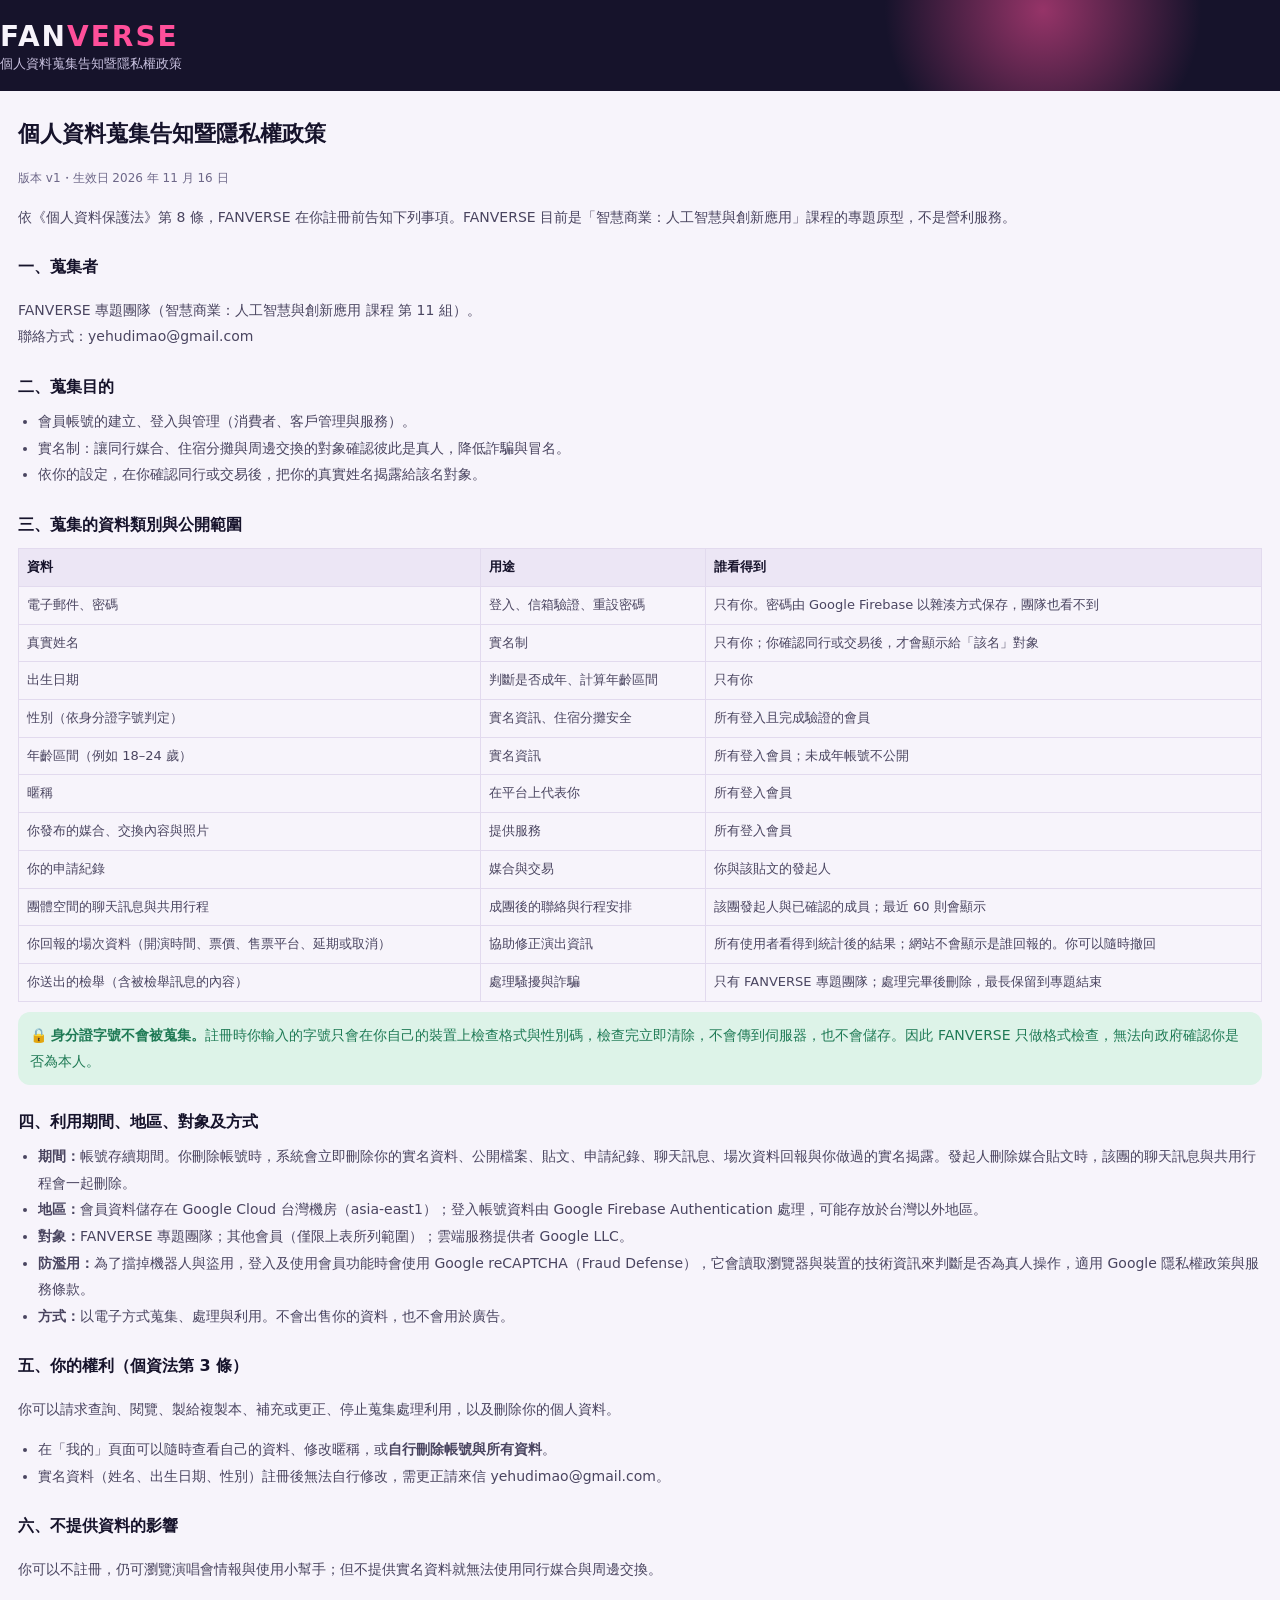
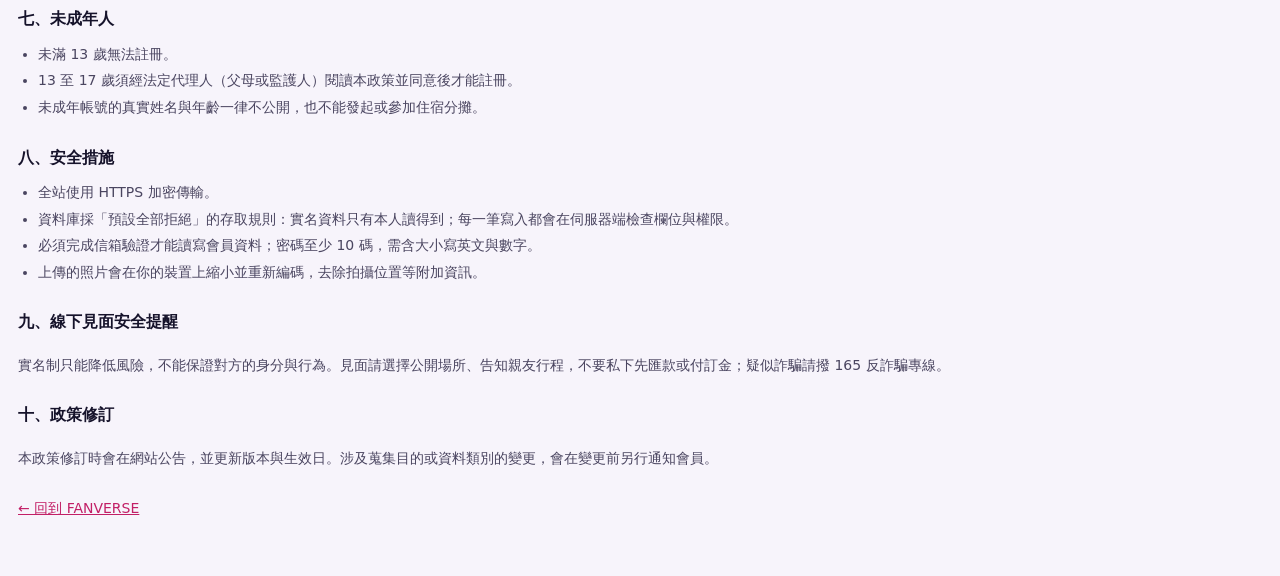
==== commit 4de8529a: "Update privacy policy regarding report handling Clarified the handling of reported messages in the p" ====
--- a/privacy.html
+++ b/privacy.html
@@ -50,7 +50,7 @@
       <tr><td>你的申請紀錄</td><td>媒合與交易</td><td>你與該貼文的發起人</td></tr>
       <tr><td>團體空間的聊天訊息與共用行程</td><td>成團後的聯絡與行程安排</td><td>該團發起人與已確認的成員；最近 60 則會顯示</td></tr>
       <tr><td>你回報的場次資料（開演時間、票價、售票平台、延期或取消）</td><td>協助修正演出資訊</td><td>所有使用者看得到統計後的結果；網站不會顯示是誰回報的。你可以隨時撤回</td></tr>
-      <tr><td>你送出的檢舉（含被檢舉訊息的內容）</td><td>處理騷擾與詐騙</td><td>只有 FANVERSE 專題團隊</td></tr>
+      <tr><td>你送出的檢舉（含被檢舉訊息的內容）</td><td>處理騷擾與詐騙</td><td>只有 FANVERSE 專題團隊；處理完畢後刪除，最長保留到專題結束</td></tr>
     </table>
     <div class="box">🔒 <b>身分證字號不會被蒐集。</b>註冊時你輸入的字號只會在你自己的裝置上檢查格式與性別碼，檢查完立即清除，不會傳到伺服器，也不會儲存。因此 FANVERSE 只做格式檢查，無法向政府確認你是否為本人。</div>
 
--- a/styles.css
+++ b/styles.css
@@ -183,3 +183,59 @@
   .crowd{display:inline-block;font-size:11px;color:#9a5b00;background:#fff4dc;border-radius:999px;padding:1px 8px;margin-left:4px;font-weight:500}
   .fixbox{display:flex;align-items:center;justify-content:space-between;gap:10px;margin-top:14px;padding:10px 12px;border:1px dashed var(--line);border-radius:12px;font-size:13px;color:var(--muted)}
   #fxSeg button{flex:1 1 45%}
+  /* 搜尋建議 */
+  .sbox{position:relative;margin-bottom:12px}
+  .sbox .search{margin-bottom:0;padding-right:40px}
+  .sbox .search::-webkit-search-cancel-button{display:none}
+  .sclear{position:absolute;right:8px;top:50%;transform:translateY(-50%);border:0;background:var(--paper2);color:var(--muted);width:26px;height:26px;border-radius:50%;font-size:12px;cursor:pointer}
+  .sug{position:absolute;left:0;right:0;top:calc(100% + 6px);z-index:15;background:var(--card);border:1px solid var(--line);border-radius:14px;box-shadow:0 10px 30px rgba(22,19,43,.16);overflow:hidden;max-height:60vh;overflow-y:auto}
+  .sg-h{font-size:11px;color:var(--muted);padding:8px 14px 4px}
+  .sg{display:flex;gap:10px;align-items:flex-start;padding:10px 14px;font-size:14px;color:var(--body);cursor:pointer;border-top:1px solid var(--paper2)}
+  .sg:first-child,.sg-h+.sg{border-top:0}
+  .sg.on,.sg:hover{background:var(--paper2)}
+  .sg-ic{flex:none;width:18px;text-align:center}
+  .sg b{color:var(--ink)}
+  .sg mark{background:#ffe0ef;color:inherit;border-radius:3px;padding:0 1px}
+  .sg-sub{display:block;font-size:12px;color:var(--muted);margin-top:1px}
+  .sg-tag{font-size:10px;color:#9a5b00;background:#fff4dc;border-radius:999px;padding:1px 6px;margin-left:6px;font-weight:500}
+  .mhead{display:flex;align-items:center;justify-content:space-between;gap:10px;background:var(--card);border:1px solid var(--line);border-radius:14px;padding:10px 12px;margin-bottom:12px;font-size:14px;color:var(--ink)}
+  .picker .sug{z-index:25}
+  /* ===== 平板與電腦版面 ===== */
+  .topin{position:relative;z-index:1}
+  .cgrid{display:block}
+  @media (min-width:700px){
+    body{background:var(--paper)}
+    .app{max-width:none;box-shadow:none}
+    .top{padding:20px 0 18px}
+    .top::after{right:6%;width:320px;height:320px;top:-150px}
+    .topin{max-width:980px;margin:0 auto;padding:0 28px}
+    .logo{font-size:28px}
+    main{max-width:980px;margin:0 auto;padding:24px 28px 120px}
+    main[data-view="ai"],main[data-view="me"]{max-width:760px}
+    h2.vt{font-size:26px}
+    .cgrid{display:grid;grid-template-columns:repeat(2,minmax(0,1fr));gap:14px;align-items:stretch}
+    .cgrid>.card{margin-bottom:0}
+    .tabs{max-width:none;border-top:1px solid var(--line);justify-content:center}
+    .tab{flex:0 1 150px}
+    .fab{right:max(24px, calc(50% - 466px))}
+    /* 詳細資訊改成置中的視窗，不再從底部滑出 */
+    .veil{align-items:center;padding:24px}
+    .sheet{max-width:620px;border-radius:22px;max-height:86vh;padding:22px 24px 26px;box-shadow:0 30px 80px rgba(14,12,29,.35)}
+    .note-bar{font-size:13px}
+  }
+  @media (min-width:1080px){
+    .topin{max-width:1240px;padding:0 32px}
+    .shell{max-width:1240px;margin:0 auto;display:grid;grid-template-columns:220px minmax(0,1fr);grid-template-areas:"note note" "nav main";column-gap:28px;padding:0 32px}
+    #noteBar{grid-area:note}
+    main{grid-area:main;max-width:none;margin:0;padding:28px 0 80px}
+    main[data-view="ai"],main[data-view="me"]{max-width:820px}
+    .tabs{grid-area:nav;position:sticky;top:96px;left:auto;bottom:auto;transform:none;width:auto;max-width:none;flex-direction:column;align-self:start;background:transparent;border:0;padding:28px 0 0;gap:4px}
+    .tab{flex:none;flex-direction:row;justify-content:flex-start;gap:12px;padding:12px 16px;font-size:15px;border-radius:14px;color:var(--body)}
+    .tab:hover{background:var(--paper2)}
+    .tab.on{background:var(--pinkbg);color:var(--pinkd)}
+    .tab svg{width:22px;height:22px}
+    .tab .dot{position:static;margin-left:auto}
+    .cgrid{grid-template-columns:repeat(auto-fill,minmax(330px,1fr));gap:16px}
+    .fab{right:max(32px, calc(50% - 588px));bottom:32px}
+    .toast{bottom:32px}
+  }
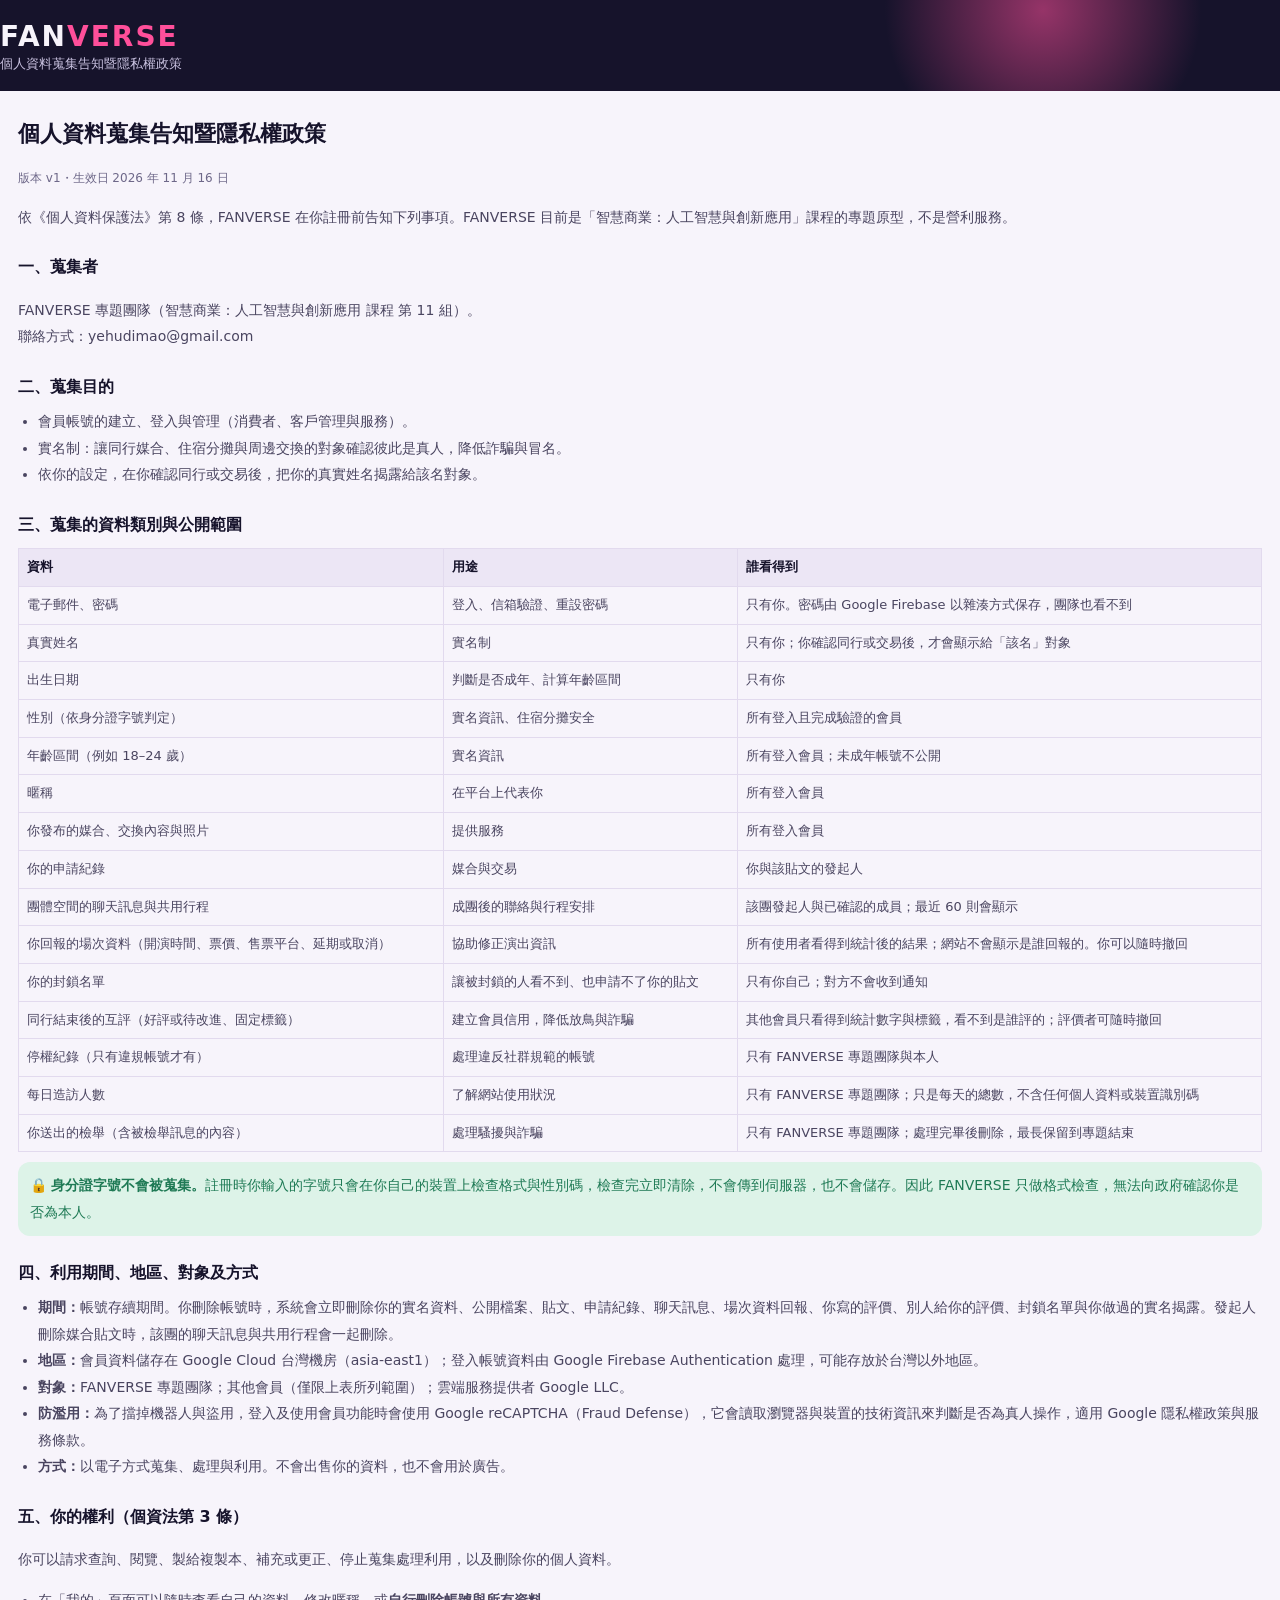
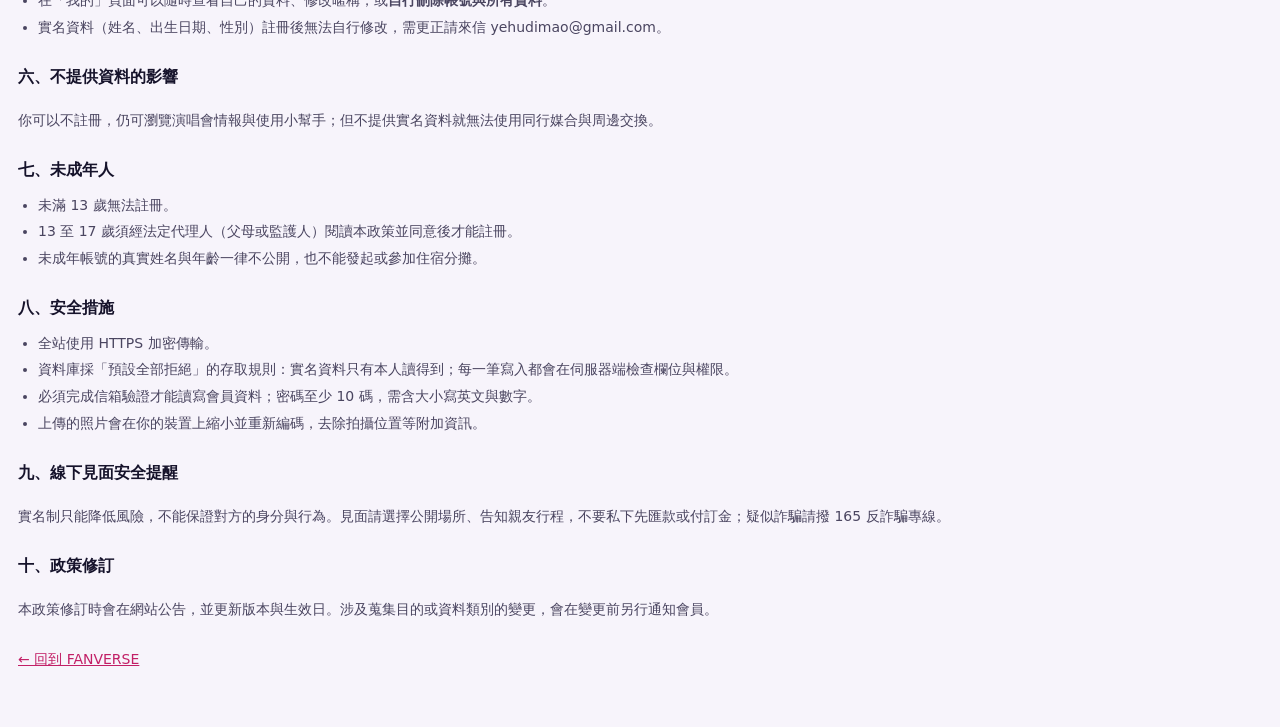
==== commit 0a172c30: "Update privacy.html" ====
--- a/privacy.html
+++ b/privacy.html
@@ -50,13 +50,17 @@
       <tr><td>你的申請紀錄</td><td>媒合與交易</td><td>你與該貼文的發起人</td></tr>
       <tr><td>團體空間的聊天訊息與共用行程</td><td>成團後的聯絡與行程安排</td><td>該團發起人與已確認的成員；最近 60 則會顯示</td></tr>
       <tr><td>你回報的場次資料（開演時間、票價、售票平台、延期或取消）</td><td>協助修正演出資訊</td><td>所有使用者看得到統計後的結果；網站不會顯示是誰回報的。你可以隨時撤回</td></tr>
+      <tr><td>你的封鎖名單</td><td>讓被封鎖的人看不到、也申請不了你的貼文</td><td>只有你自己；對方不會收到通知</td></tr>
+      <tr><td>同行結束後的互評（好評或待改進、固定標籤）</td><td>建立會員信用，降低放鳥與詐騙</td><td>其他會員只看得到統計數字與標籤，看不到是誰評的；評價者可隨時撤回</td></tr>
+      <tr><td>停權紀錄（只有違規帳號才有）</td><td>處理違反社群規範的帳號</td><td>只有 FANVERSE 專題團隊與本人</td></tr>
+      <tr><td>每日造訪人數</td><td>了解網站使用狀況</td><td>只有 FANVERSE 專題團隊；只是每天的總數，不含任何個人資料或裝置識別碼</td></tr>
       <tr><td>你送出的檢舉（含被檢舉訊息的內容）</td><td>處理騷擾與詐騙</td><td>只有 FANVERSE 專題團隊；處理完畢後刪除，最長保留到專題結束</td></tr>
     </table>
     <div class="box">🔒 <b>身分證字號不會被蒐集。</b>註冊時你輸入的字號只會在你自己的裝置上檢查格式與性別碼，檢查完立即清除，不會傳到伺服器，也不會儲存。因此 FANVERSE 只做格式檢查，無法向政府確認你是否為本人。</div>
 
     <h2>四、利用期間、地區、對象及方式</h2>
     <ul>
-      <li><b>期間：</b>帳號存續期間。你刪除帳號時，系統會立即刪除你的實名資料、公開檔案、貼文、申請紀錄、聊天訊息、場次資料回報與你做過的實名揭露。發起人刪除媒合貼文時，該團的聊天訊息與共用行程會一起刪除。</li>
+      <li><b>期間：</b>帳號存續期間。你刪除帳號時，系統會立即刪除你的實名資料、公開檔案、貼文、申請紀錄、聊天訊息、場次資料回報、你寫的評價、別人給你的評價、封鎖名單與你做過的實名揭露。發起人刪除媒合貼文時，該團的聊天訊息與共用行程會一起刪除。</li>
       <li><b>地區：</b>會員資料儲存在 Google Cloud 台灣機房（asia-east1）；登入帳號資料由 Google Firebase Authentication 處理，可能存放於台灣以外地區。</li>
       <li><b>對象：</b>FANVERSE 專題團隊；其他會員（僅限上表所列範圍）；雲端服務提供者 Google LLC。</li>
       <li><b>防濫用：</b>為了擋掉機器人與盜用，登入及使用會員功能時會使用 Google reCAPTCHA（Fraud Defense），它會讀取瀏覽器與裝置的技術資訊來判斷是否為真人操作，適用 Google 隱私權政策與服務條款。</li>
--- a/styles.css
+++ b/styles.css
@@ -239,3 +239,13 @@
     .fab{right:max(32px, calc(50% - 588px));bottom:32px}
     .toast{bottom:32px}
   }
+  .rep{display:inline-block;font-size:11px;color:#1d7a46;background:#e3f6ea;border-radius:999px;padding:0 7px;margin-left:2px}
+  .lnk.danger{color:#c0392b}
+  .quote{font-size:13px;background:var(--paper2);border-radius:10px;padding:8px 10px;margin:6px 0;white-space:pre-wrap;word-break:break-word}
+  .stats{display:flex;align-items:flex-end;gap:6px;height:130px;margin:8px 0 6px}
+  .stats .st{flex:1;display:flex;flex-direction:column;align-items:center;justify-content:flex-end;height:100%;font-size:10px;color:var(--muted)}
+  .stats .st i{display:block;width:100%;max-width:26px;background:var(--pink);border-radius:6px 6px 2px 2px;min-height:3px}
+  .stats .st b{font-size:11px;color:var(--ink);order:-1}
+  .tagchk{display:inline-flex;align-items:center;gap:4px;font-size:12px;border:1px solid var(--line);border-radius:999px;padding:3px 10px;cursor:pointer}
+  .tagchk input{accent-color:var(--pink)}
+  .tagchk.b{color:#9a5b00}
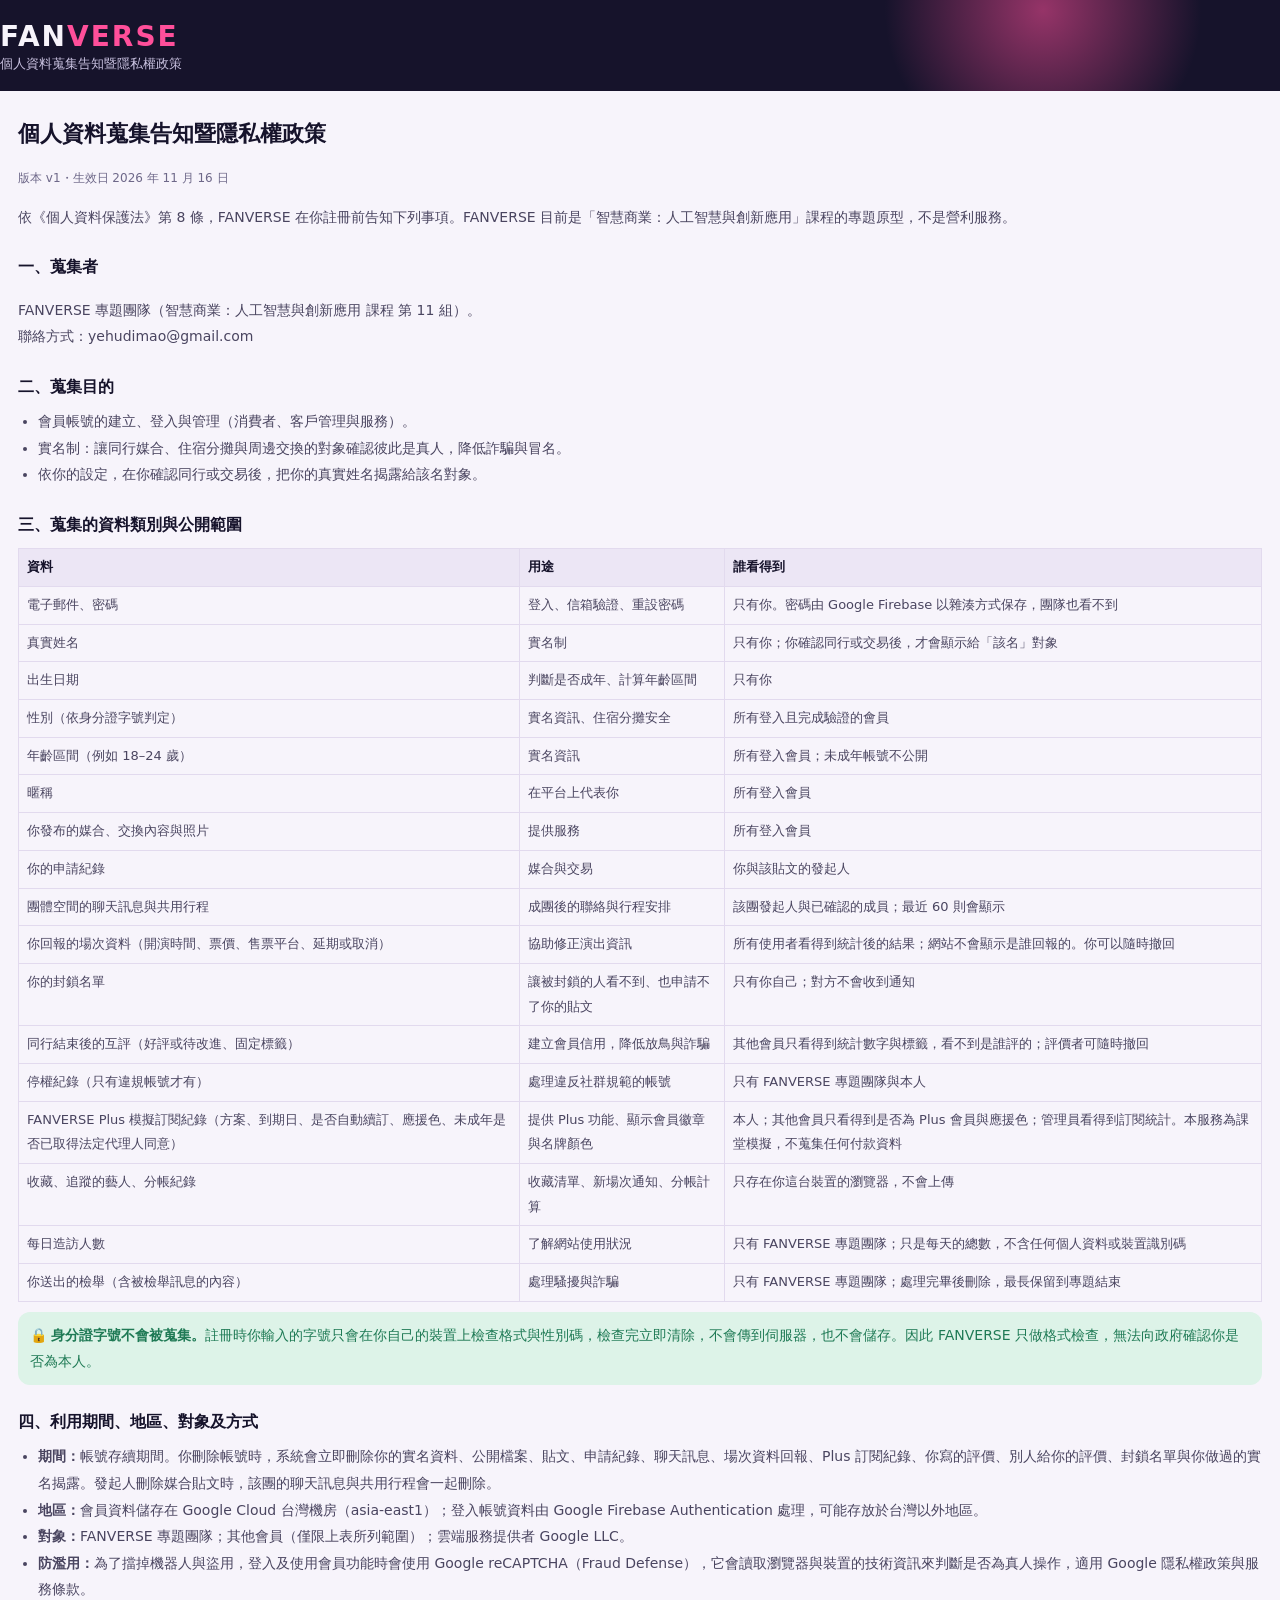
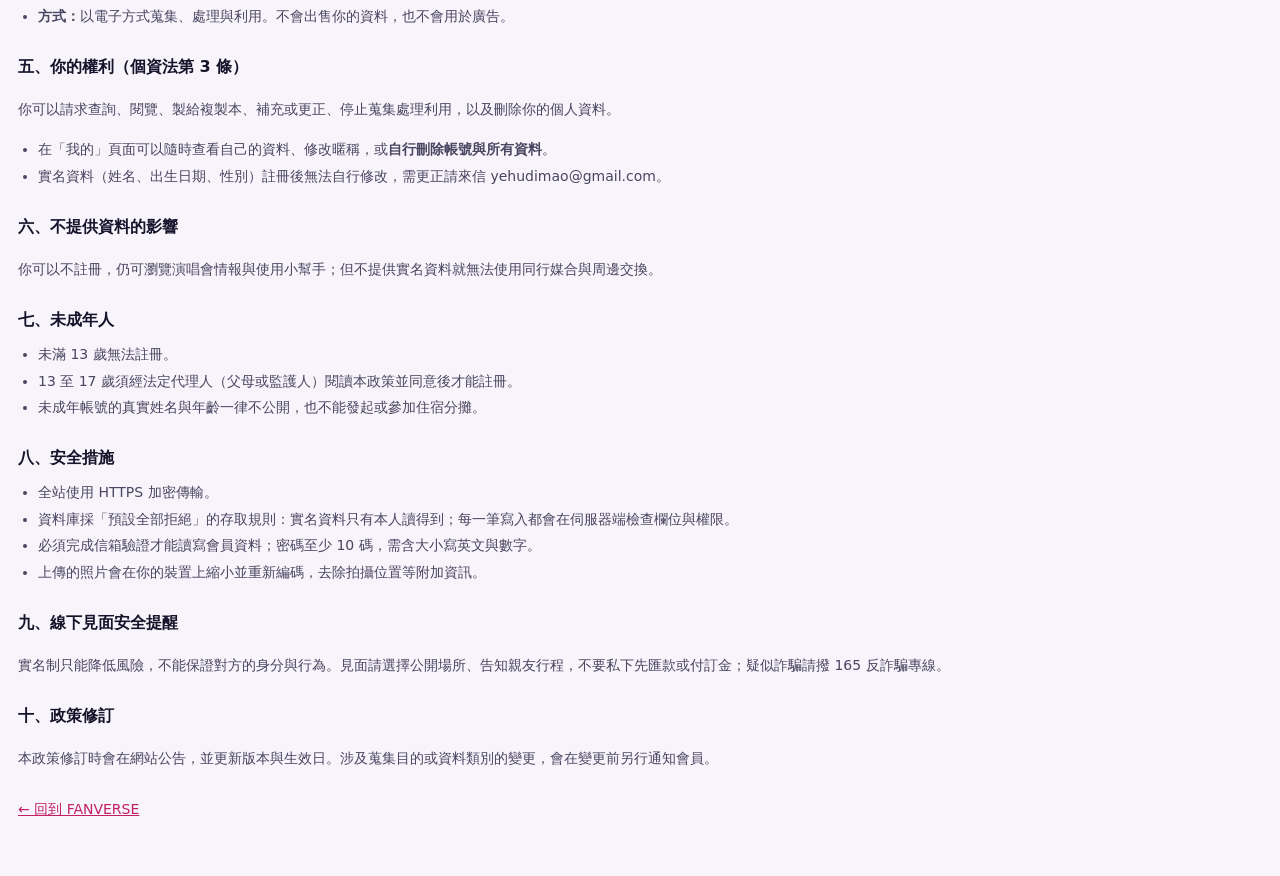
==== commit de118e8c: "Update privacy.html" ====
--- a/privacy.html
+++ b/privacy.html
@@ -53,6 +53,8 @@
       <tr><td>你的封鎖名單</td><td>讓被封鎖的人看不到、也申請不了你的貼文</td><td>只有你自己；對方不會收到通知</td></tr>
       <tr><td>同行結束後的互評（好評或待改進、固定標籤）</td><td>建立會員信用，降低放鳥與詐騙</td><td>其他會員只看得到統計數字與標籤，看不到是誰評的；評價者可隨時撤回</td></tr>
       <tr><td>停權紀錄（只有違規帳號才有）</td><td>處理違反社群規範的帳號</td><td>只有 FANVERSE 專題團隊與本人</td></tr>
+      <tr><td>FANVERSE Plus 模擬訂閱紀錄（方案、到期日、是否自動續訂、應援色、未成年是否已取得法定代理人同意）</td><td>提供 Plus 功能、顯示會員徽章與名牌顏色</td><td>本人；其他會員只看得到是否為 Plus 會員與應援色；管理員看得到訂閱統計。本服務為課堂模擬，不蒐集任何付款資料</td></tr>
+      <tr><td>收藏、追蹤的藝人、分帳紀錄</td><td>收藏清單、新場次通知、分帳計算</td><td>只存在你這台裝置的瀏覽器，不會上傳</td></tr>
       <tr><td>每日造訪人數</td><td>了解網站使用狀況</td><td>只有 FANVERSE 專題團隊；只是每天的總數，不含任何個人資料或裝置識別碼</td></tr>
       <tr><td>你送出的檢舉（含被檢舉訊息的內容）</td><td>處理騷擾與詐騙</td><td>只有 FANVERSE 專題團隊；處理完畢後刪除，最長保留到專題結束</td></tr>
     </table>
@@ -60,7 +62,7 @@
 
     <h2>四、利用期間、地區、對象及方式</h2>
     <ul>
-      <li><b>期間：</b>帳號存續期間。你刪除帳號時，系統會立即刪除你的實名資料、公開檔案、貼文、申請紀錄、聊天訊息、場次資料回報、你寫的評價、別人給你的評價、封鎖名單與你做過的實名揭露。發起人刪除媒合貼文時，該團的聊天訊息與共用行程會一起刪除。</li>
+      <li><b>期間：</b>帳號存續期間。你刪除帳號時，系統會立即刪除你的實名資料、公開檔案、貼文、申請紀錄、聊天訊息、場次資料回報、Plus 訂閱紀錄、你寫的評價、別人給你的評價、封鎖名單與你做過的實名揭露。發起人刪除媒合貼文時，該團的聊天訊息與共用行程會一起刪除。</li>
       <li><b>地區：</b>會員資料儲存在 Google Cloud 台灣機房（asia-east1）；登入帳號資料由 Google Firebase Authentication 處理，可能存放於台灣以外地區。</li>
       <li><b>對象：</b>FANVERSE 專題團隊；其他會員（僅限上表所列範圍）；雲端服務提供者 Google LLC。</li>
       <li><b>防濫用：</b>為了擋掉機器人與盜用，登入及使用會員功能時會使用 Google reCAPTCHA（Fraud Defense），它會讀取瀏覽器與裝置的技術資訊來判斷是否為真人操作，適用 Google 隱私權政策與服務條款。</li>
--- a/styles.css
+++ b/styles.css
@@ -249,3 +249,38 @@
   .tagchk{display:inline-flex;align-items:center;gap:4px;font-size:12px;border:1px solid var(--line);border-radius:999px;padding:3px 10px;cursor:pointer}
   .tagchk input{accent-color:var(--pink)}
   .tagchk.b{color:#9a5b00}
+  /* 全台活動：種類切換、地區子選單、展期 */
+  .kindseg{margin-bottom:12px}
+  .kindseg .cnt{display:inline-block;margin-left:4px;font-size:11px;font-weight:500;color:var(--muted)}
+  .chips.sub{margin-top:-6px}
+  .chips.sub .chip{font-size:12px;padding:4px 12px}
+  .date.open{background:var(--pinkd)}
+  .date.open .md{font-size:15px;font-family:var(--sans)}
+  .date.open .wd{color:#FFE3EF}
+  /* Plus */
+  .plusb{display:inline-block;font-size:10px;font-weight:700;color:var(--pinkd);background:var(--pinkbg);border-radius:999px;padding:0 6px;margin-left:4px;vertical-align:1px}
+  .mock{font-size:13px;background:var(--warnbg);color:var(--warn);border-radius:12px;padding:10px 12px;margin-bottom:12px;line-height:1.6}
+  .plans{display:grid;grid-template-columns:1fr 1fr;gap:10px;margin-bottom:12px}
+  .plan{position:relative;background:var(--card);border:1px solid var(--line);border-radius:16px;padding:16px 14px;display:flex;flex-direction:column;gap:6px}
+  .plan.best{border:2px solid var(--pink)}
+  .plan .tag{position:absolute;top:-10px;right:12px;background:var(--pink);color:#fff;font-size:11px;font-weight:700;border-radius:999px;padding:2px 8px}
+  .plan .pn{font-weight:700;color:var(--ink)}
+  .plan .pp{font-family:var(--disp);font-size:28px;font-weight:700;color:var(--ink)}
+  .plan .pp span{font-size:13px;color:var(--muted);font-family:var(--sans);font-weight:500}
+  .plan .btn{margin-top:auto}
+  .ptab{width:100%;border-collapse:collapse;font-size:13px}
+  .ptab th,.ptab td{padding:7px 4px;border-bottom:1px solid var(--line);text-align:left;vertical-align:top}
+  .ptab th{color:var(--muted);font-weight:500}
+  .ptab td:first-child{color:var(--ink)}
+  .ptab td:last-child b{color:var(--pinkd)}
+  .plushero{border:1px solid var(--pinkbg);background:linear-gradient(135deg,var(--card),var(--pinkbg))}
+  .cheers{display:flex;flex-wrap:wrap;gap:8px}
+  .cheer{display:inline-flex;align-items:center;gap:6px;border:1px solid var(--line);background:var(--card);border-radius:999px;padding:5px 12px 5px 6px;font-size:13px}
+  .cheer i{width:18px;height:18px;border-radius:50%;background:var(--c)}
+  .cheer.on{border-color:var(--c);box-shadow:0 0 0 2px var(--c) inset;font-weight:700}
+  .promo{display:flex;gap:10px;align-items:flex-start;font-size:13px;line-height:1.6;border-style:dashed}
+  .promo .lnk{font-size:13px;color:var(--pinkd);margin-left:4px}
+  .newshow{border:2px solid var(--pink);margin-bottom:12px}
+  .newshow .rowline{cursor:pointer}
+  .split .grid2{align-items:center}
+  @media (min-width:700px){ .plans{max-width:560px} }
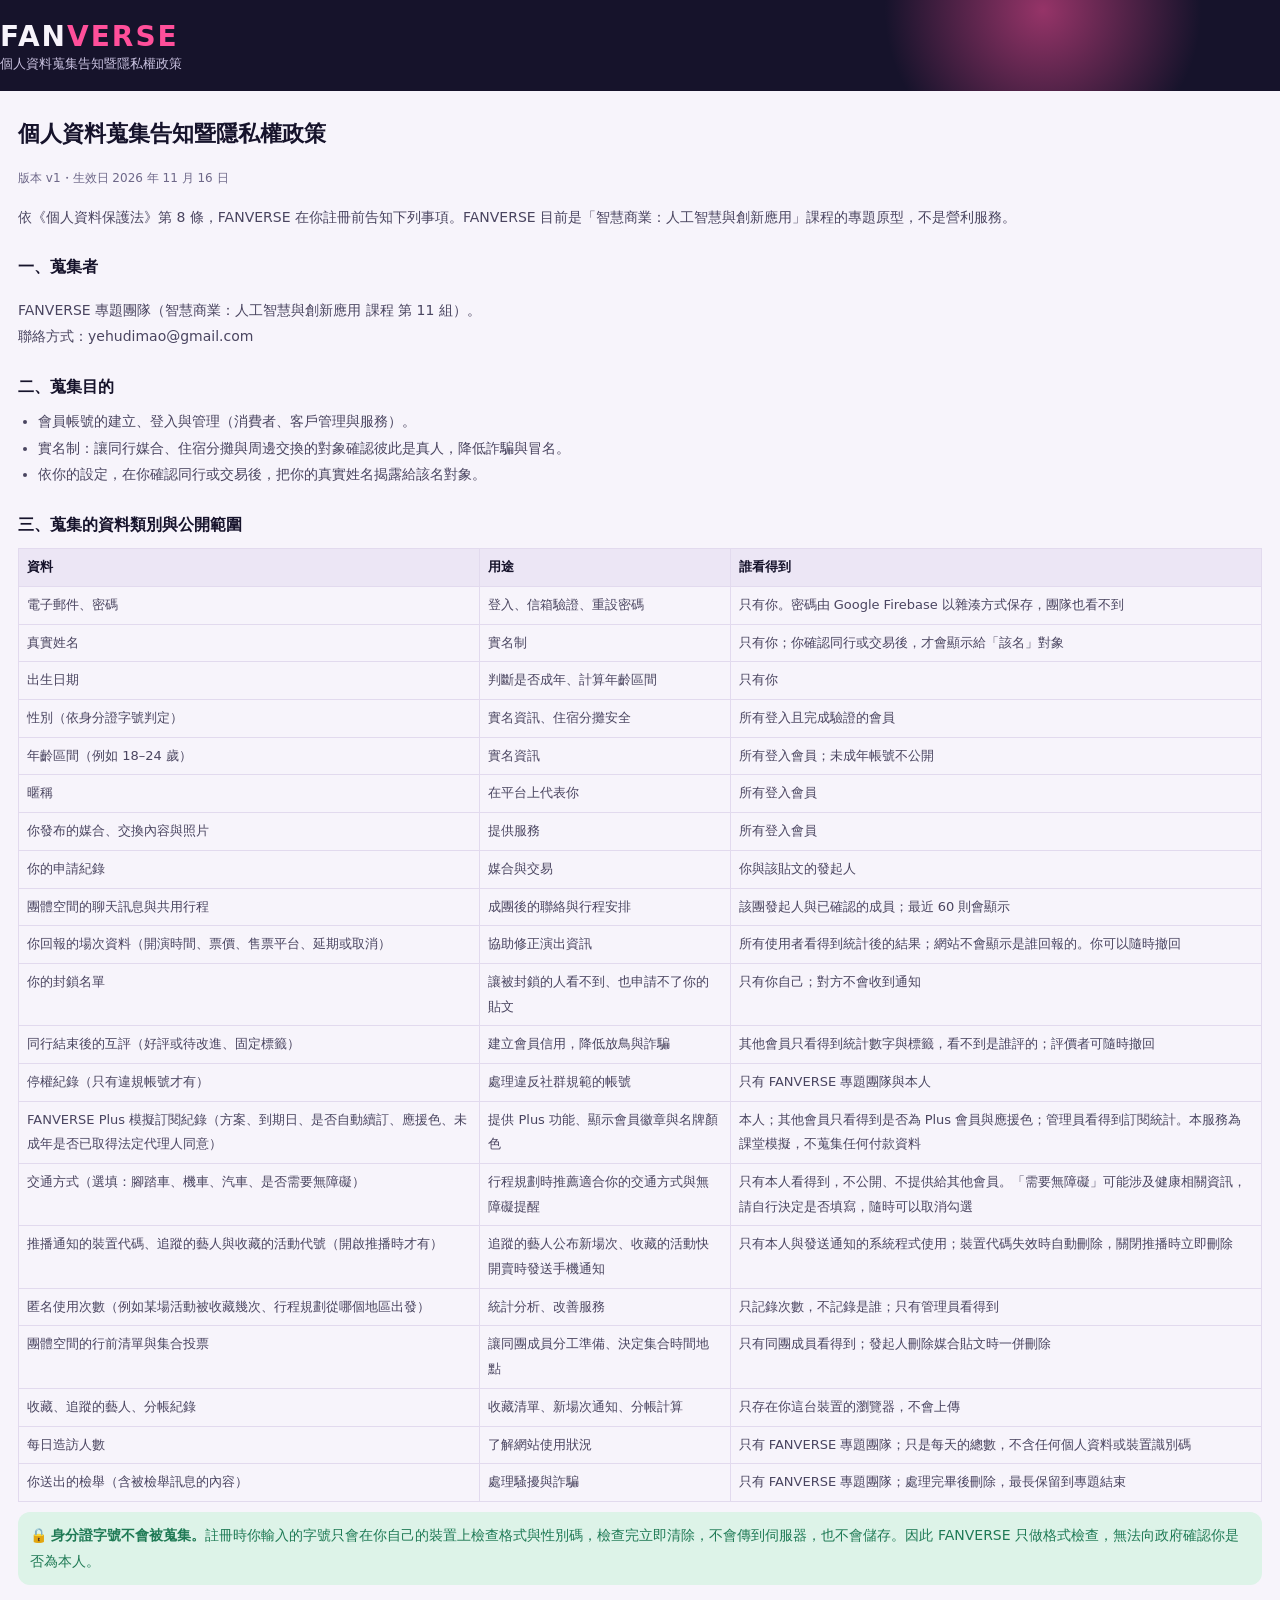
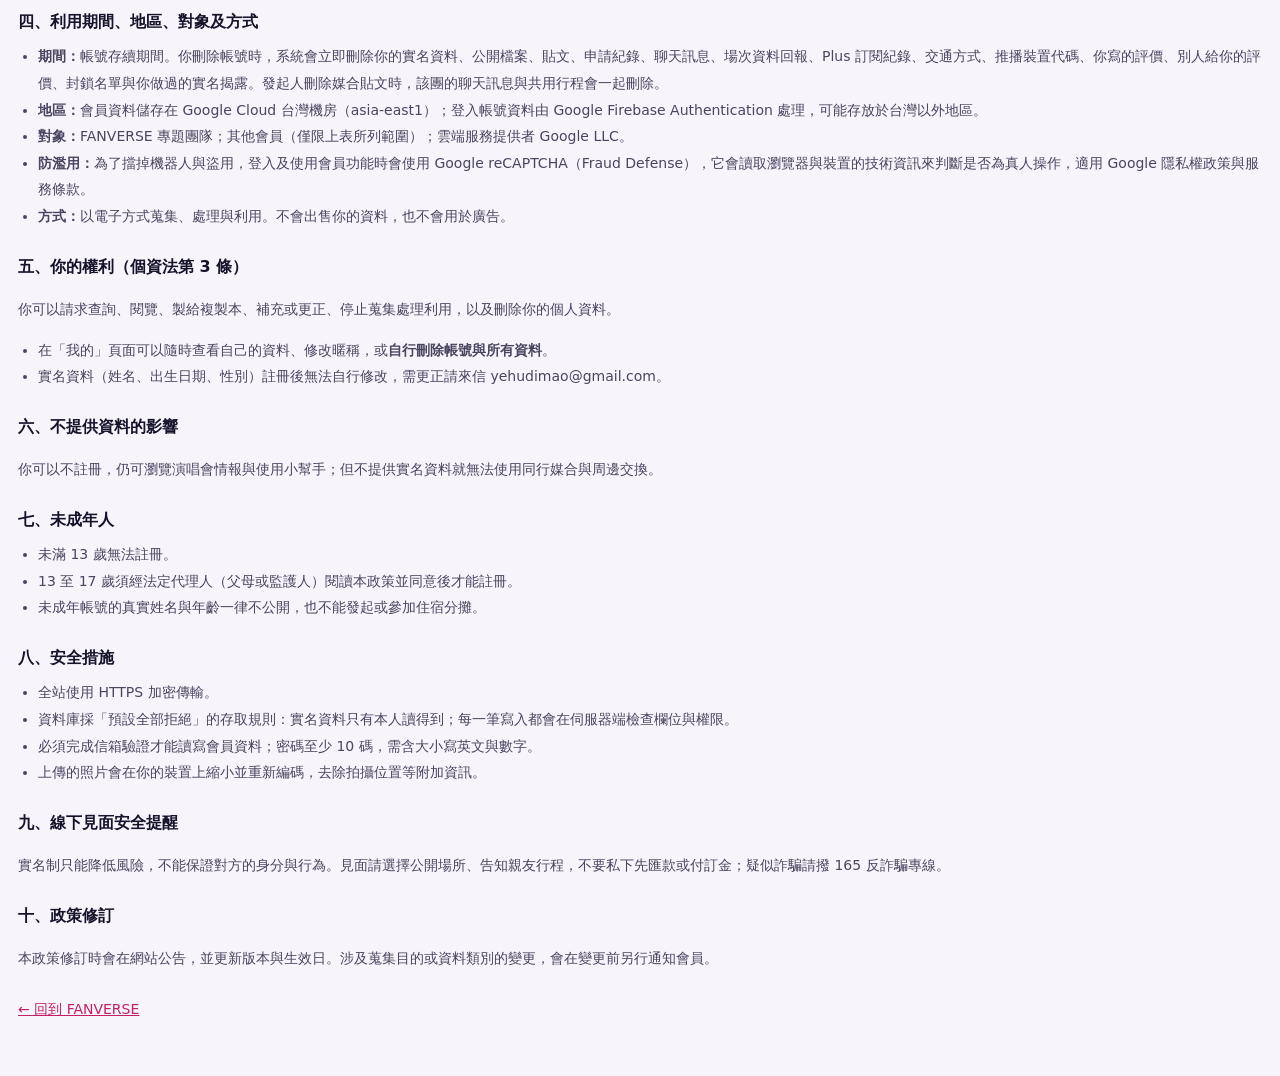
==== commit 6b110339: "Enhance privacy policy with new data points Added additional privacy options regarding transportatio" ====
--- a/privacy.html
+++ b/privacy.html
@@ -54,6 +54,10 @@
       <tr><td>同行結束後的互評（好評或待改進、固定標籤）</td><td>建立會員信用，降低放鳥與詐騙</td><td>其他會員只看得到統計數字與標籤，看不到是誰評的；評價者可隨時撤回</td></tr>
       <tr><td>停權紀錄（只有違規帳號才有）</td><td>處理違反社群規範的帳號</td><td>只有 FANVERSE 專題團隊與本人</td></tr>
       <tr><td>FANVERSE Plus 模擬訂閱紀錄（方案、到期日、是否自動續訂、應援色、未成年是否已取得法定代理人同意）</td><td>提供 Plus 功能、顯示會員徽章與名牌顏色</td><td>本人；其他會員只看得到是否為 Plus 會員與應援色；管理員看得到訂閱統計。本服務為課堂模擬，不蒐集任何付款資料</td></tr>
+      <tr><td>交通方式（選填：腳踏車、機車、汽車、是否需要無障礙）</td><td>行程規劃時推薦適合你的交通方式與無障礙提醒</td><td>只有本人看得到，不公開、不提供給其他會員。「需要無障礙」可能涉及健康相關資訊，請自行決定是否填寫，隨時可以取消勾選</td></tr>
+      <tr><td>推播通知的裝置代碼、追蹤的藝人與收藏的活動代號（開啟推播時才有）</td><td>追蹤的藝人公布新場次、收藏的活動快開賣時發送手機通知</td><td>只有本人與發送通知的系統程式使用；裝置代碼失效時自動刪除，關閉推播時立即刪除</td></tr>
+      <tr><td>匿名使用次數（例如某場活動被收藏幾次、行程規劃從哪個地區出發）</td><td>統計分析、改善服務</td><td>只記錄次數，不記錄是誰；只有管理員看得到</td></tr>
+      <tr><td>團體空間的行前清單與集合投票</td><td>讓同團成員分工準備、決定集合時間地點</td><td>只有同團成員看得到；發起人刪除媒合貼文時一併刪除</td></tr>
       <tr><td>收藏、追蹤的藝人、分帳紀錄</td><td>收藏清單、新場次通知、分帳計算</td><td>只存在你這台裝置的瀏覽器，不會上傳</td></tr>
       <tr><td>每日造訪人數</td><td>了解網站使用狀況</td><td>只有 FANVERSE 專題團隊；只是每天的總數，不含任何個人資料或裝置識別碼</td></tr>
       <tr><td>你送出的檢舉（含被檢舉訊息的內容）</td><td>處理騷擾與詐騙</td><td>只有 FANVERSE 專題團隊；處理完畢後刪除，最長保留到專題結束</td></tr>
@@ -62,7 +66,7 @@
 
     <h2>四、利用期間、地區、對象及方式</h2>
     <ul>
-      <li><b>期間：</b>帳號存續期間。你刪除帳號時，系統會立即刪除你的實名資料、公開檔案、貼文、申請紀錄、聊天訊息、場次資料回報、Plus 訂閱紀錄、你寫的評價、別人給你的評價、封鎖名單與你做過的實名揭露。發起人刪除媒合貼文時，該團的聊天訊息與共用行程會一起刪除。</li>
+      <li><b>期間：</b>帳號存續期間。你刪除帳號時，系統會立即刪除你的實名資料、公開檔案、貼文、申請紀錄、聊天訊息、場次資料回報、Plus 訂閱紀錄、交通方式、推播裝置代碼、你寫的評價、別人給你的評價、封鎖名單與你做過的實名揭露。發起人刪除媒合貼文時，該團的聊天訊息與共用行程會一起刪除。</li>
       <li><b>地區：</b>會員資料儲存在 Google Cloud 台灣機房（asia-east1）；登入帳號資料由 Google Firebase Authentication 處理，可能存放於台灣以外地區。</li>
       <li><b>對象：</b>FANVERSE 專題團隊；其他會員（僅限上表所列範圍）；雲端服務提供者 Google LLC。</li>
       <li><b>防濫用：</b>為了擋掉機器人與盜用，登入及使用會員功能時會使用 Google reCAPTCHA（Fraud Defense），它會讀取瀏覽器與裝置的技術資訊來判斷是否為真人操作，適用 Google 隱私權政策與服務條款。</li>
--- a/styles.css
+++ b/styles.css
@@ -284,3 +284,20 @@
   .newshow .rowline{cursor:pointer}
   .split .grid2{align-items:center}
   @media (min-width:700px){ .plans{max-width:560px} }
+  .tl li.tlday{list-style:none;margin:14px 0 6px -2px;padding:6px 12px;border-radius:10px;background:var(--pinkbg);color:var(--pinkd);font-weight:900;font-size:14px}
+  .tl li.tlday::before,.tl li.tlday::after{display:none}
+
+/* 數據分析、交通導覽、推薦、團體準備 */
+.bar{display:grid;grid-template-columns:minmax(80px,38%) 1fr auto;align-items:center;gap:8px;font-size:13px;margin:5px 0}
+.bar span{overflow:hidden;text-overflow:ellipsis;white-space:nowrap}
+.bar i{display:block;height:10px;border-radius:5px;background:var(--pink)}
+.bar b{font-variant-numeric:tabular-nums}
+.kpi{background:var(--pinkbg);border-radius:12px;padding:10px 12px;margin:4px 0}
+.kpi b{display:block;font-size:22px;color:var(--ink)}
+.kpi span{font-size:12px;color:var(--muted)}
+.route{list-style:none;margin:0 0 10px;padding:0 0 0 18px;border-left:4px solid var(--line)}
+.route li{position:relative;padding:4px 0 10px 10px;font-size:14px;line-height:1.6}
+.route li::before{content:'';position:absolute;left:-29px;top:8px;width:14px;height:14px;border-radius:50%;background:#8A82A8;border:3px solid #fff;box-shadow:0 0 0 1px var(--line)}
+.route li.go::before{background:#F28C28}.route li.arr::before,.route li.metro::before{background:#2E7BD6}.route li.venue::before{background:var(--pink)}
+.route .t{display:inline-block;min-width:48px;font-weight:700;color:var(--ink)}
+.rec .rowline{cursor:pointer}
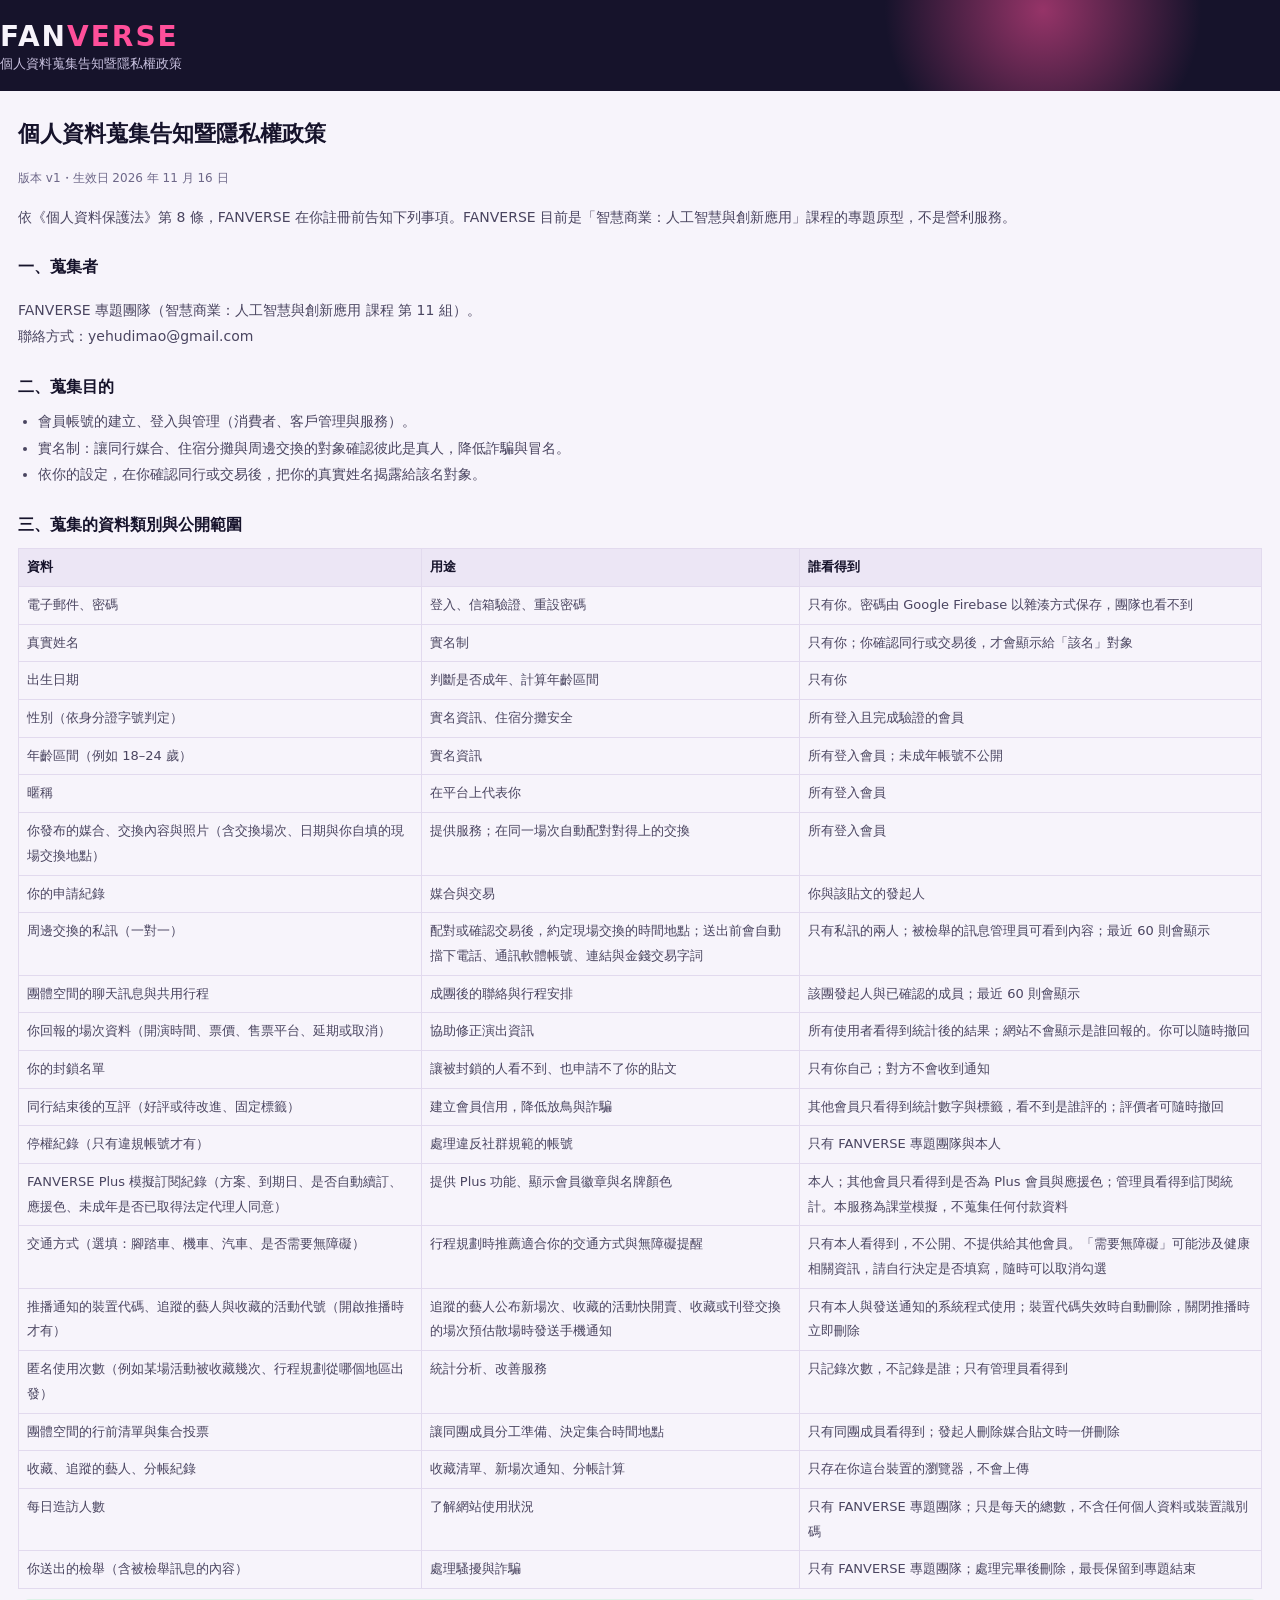
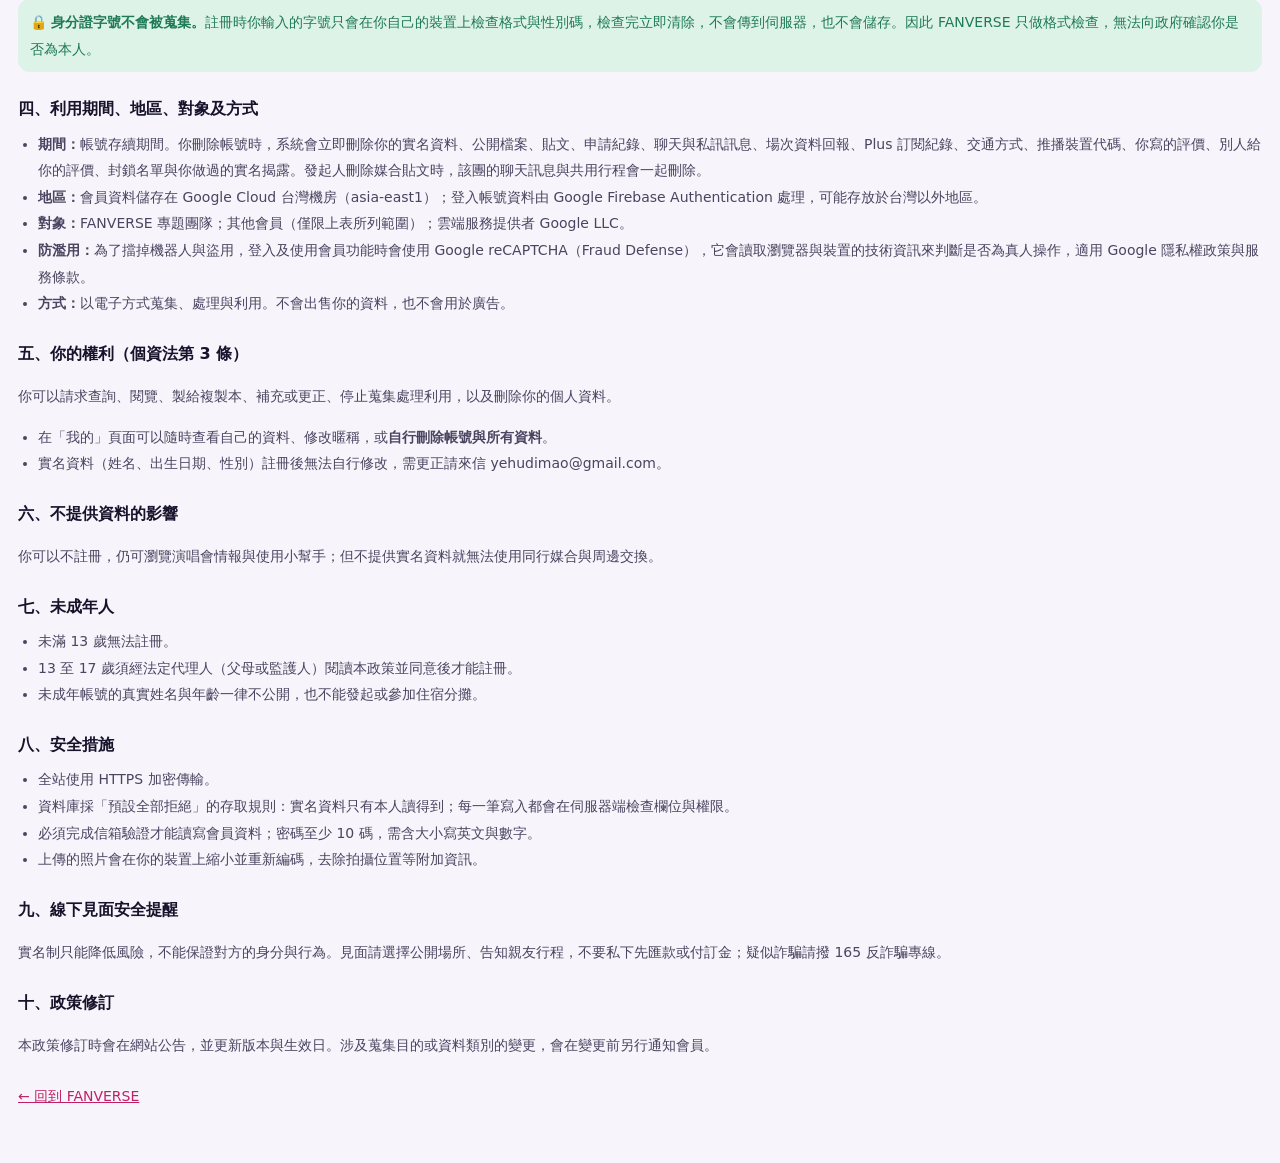
==== commit b45fb9ae: "Revise privacy policy content for clarity and detail Updated privacy policy details regarding user d" ====
--- a/privacy.html
+++ b/privacy.html
@@ -46,8 +46,9 @@
       <tr><td>性別（依身分證字號判定）</td><td>實名資訊、住宿分攤安全</td><td>所有登入且完成驗證的會員</td></tr>
       <tr><td>年齡區間（例如 18–24 歲）</td><td>實名資訊</td><td>所有登入會員；未成年帳號不公開</td></tr>
       <tr><td>暱稱</td><td>在平台上代表你</td><td>所有登入會員</td></tr>
-      <tr><td>你發布的媒合、交換內容與照片</td><td>提供服務</td><td>所有登入會員</td></tr>
+      <tr><td>你發布的媒合、交換內容與照片（含交換場次、日期與你自填的現場交換地點）</td><td>提供服務；在同一場次自動配對對得上的交換</td><td>所有登入會員</td></tr>
       <tr><td>你的申請紀錄</td><td>媒合與交易</td><td>你與該貼文的發起人</td></tr>
+      <tr><td>周邊交換的私訊（一對一）</td><td>配對或確認交易後，約定現場交換的時間地點；送出前會自動擋下電話、通訊軟體帳號、連結與金錢交易字詞</td><td>只有私訊的兩人；被檢舉的訊息管理員可看到內容；最近 60 則會顯示</td></tr>
       <tr><td>團體空間的聊天訊息與共用行程</td><td>成團後的聯絡與行程安排</td><td>該團發起人與已確認的成員；最近 60 則會顯示</td></tr>
       <tr><td>你回報的場次資料（開演時間、票價、售票平台、延期或取消）</td><td>協助修正演出資訊</td><td>所有使用者看得到統計後的結果；網站不會顯示是誰回報的。你可以隨時撤回</td></tr>
       <tr><td>你的封鎖名單</td><td>讓被封鎖的人看不到、也申請不了你的貼文</td><td>只有你自己；對方不會收到通知</td></tr>
@@ -55,7 +56,7 @@
       <tr><td>停權紀錄（只有違規帳號才有）</td><td>處理違反社群規範的帳號</td><td>只有 FANVERSE 專題團隊與本人</td></tr>
       <tr><td>FANVERSE Plus 模擬訂閱紀錄（方案、到期日、是否自動續訂、應援色、未成年是否已取得法定代理人同意）</td><td>提供 Plus 功能、顯示會員徽章與名牌顏色</td><td>本人；其他會員只看得到是否為 Plus 會員與應援色；管理員看得到訂閱統計。本服務為課堂模擬，不蒐集任何付款資料</td></tr>
       <tr><td>交通方式（選填：腳踏車、機車、汽車、是否需要無障礙）</td><td>行程規劃時推薦適合你的交通方式與無障礙提醒</td><td>只有本人看得到，不公開、不提供給其他會員。「需要無障礙」可能涉及健康相關資訊，請自行決定是否填寫，隨時可以取消勾選</td></tr>
-      <tr><td>推播通知的裝置代碼、追蹤的藝人與收藏的活動代號（開啟推播時才有）</td><td>追蹤的藝人公布新場次、收藏的活動快開賣時發送手機通知</td><td>只有本人與發送通知的系統程式使用；裝置代碼失效時自動刪除，關閉推播時立即刪除</td></tr>
+      <tr><td>推播通知的裝置代碼、追蹤的藝人與收藏的活動代號（開啟推播時才有）</td><td>追蹤的藝人公布新場次、收藏的活動快開賣、收藏或刊登交換的場次預估散場時發送手機通知</td><td>只有本人與發送通知的系統程式使用；裝置代碼失效時自動刪除，關閉推播時立即刪除</td></tr>
       <tr><td>匿名使用次數（例如某場活動被收藏幾次、行程規劃從哪個地區出發）</td><td>統計分析、改善服務</td><td>只記錄次數，不記錄是誰；只有管理員看得到</td></tr>
       <tr><td>團體空間的行前清單與集合投票</td><td>讓同團成員分工準備、決定集合時間地點</td><td>只有同團成員看得到；發起人刪除媒合貼文時一併刪除</td></tr>
       <tr><td>收藏、追蹤的藝人、分帳紀錄</td><td>收藏清單、新場次通知、分帳計算</td><td>只存在你這台裝置的瀏覽器，不會上傳</td></tr>
@@ -66,7 +67,7 @@
 
     <h2>四、利用期間、地區、對象及方式</h2>
     <ul>
-      <li><b>期間：</b>帳號存續期間。你刪除帳號時，系統會立即刪除你的實名資料、公開檔案、貼文、申請紀錄、聊天訊息、場次資料回報、Plus 訂閱紀錄、交通方式、推播裝置代碼、你寫的評價、別人給你的評價、封鎖名單與你做過的實名揭露。發起人刪除媒合貼文時，該團的聊天訊息與共用行程會一起刪除。</li>
+      <li><b>期間：</b>帳號存續期間。你刪除帳號時，系統會立即刪除你的實名資料、公開檔案、貼文、申請紀錄、聊天與私訊訊息、場次資料回報、Plus 訂閱紀錄、交通方式、推播裝置代碼、你寫的評價、別人給你的評價、封鎖名單與你做過的實名揭露。發起人刪除媒合貼文時，該團的聊天訊息與共用行程會一起刪除。</li>
       <li><b>地區：</b>會員資料儲存在 Google Cloud 台灣機房（asia-east1）；登入帳號資料由 Google Firebase Authentication 處理，可能存放於台灣以外地區。</li>
       <li><b>對象：</b>FANVERSE 專題團隊；其他會員（僅限上表所列範圍）；雲端服務提供者 Google LLC。</li>
       <li><b>防濫用：</b>為了擋掉機器人與盜用，登入及使用會員功能時會使用 Google reCAPTCHA（Fraud Defense），它會讀取瀏覽器與裝置的技術資訊來判斷是否為真人操作，適用 Google 隱私權政策與服務條款。</li>
